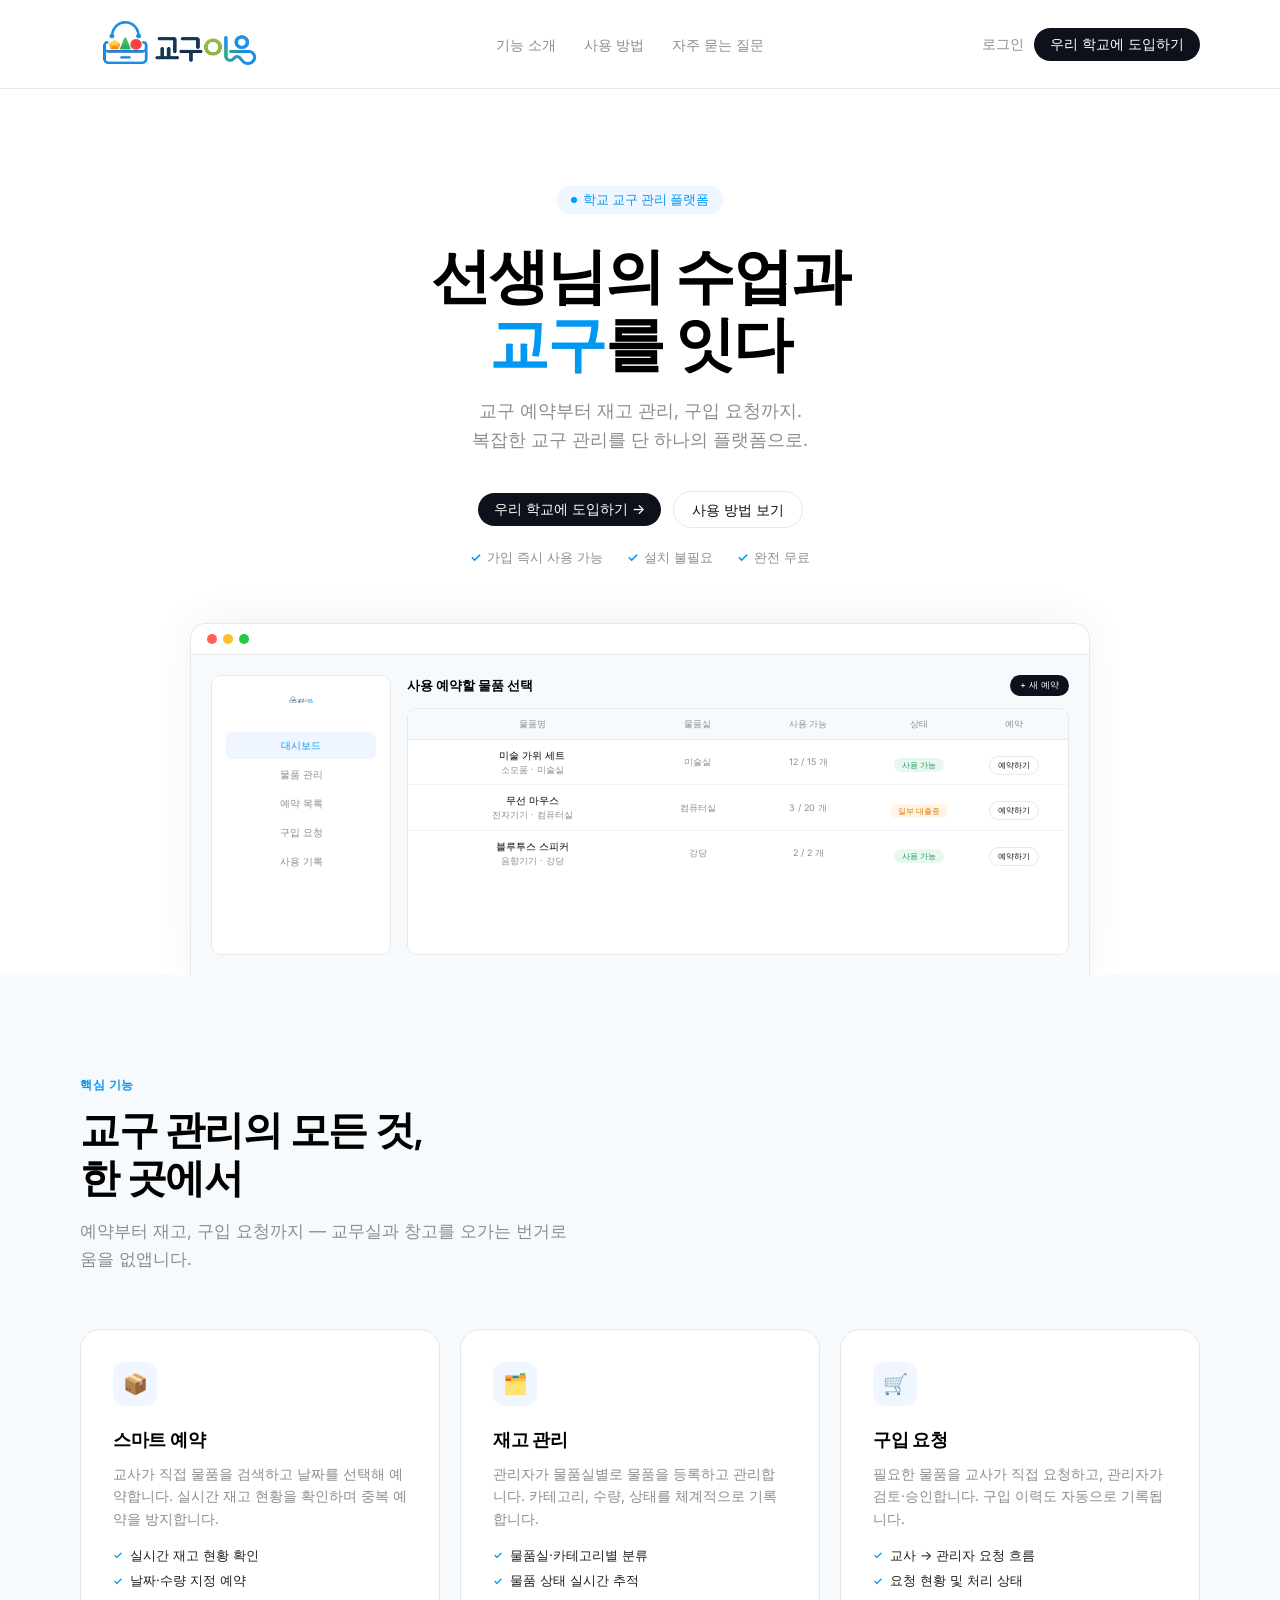
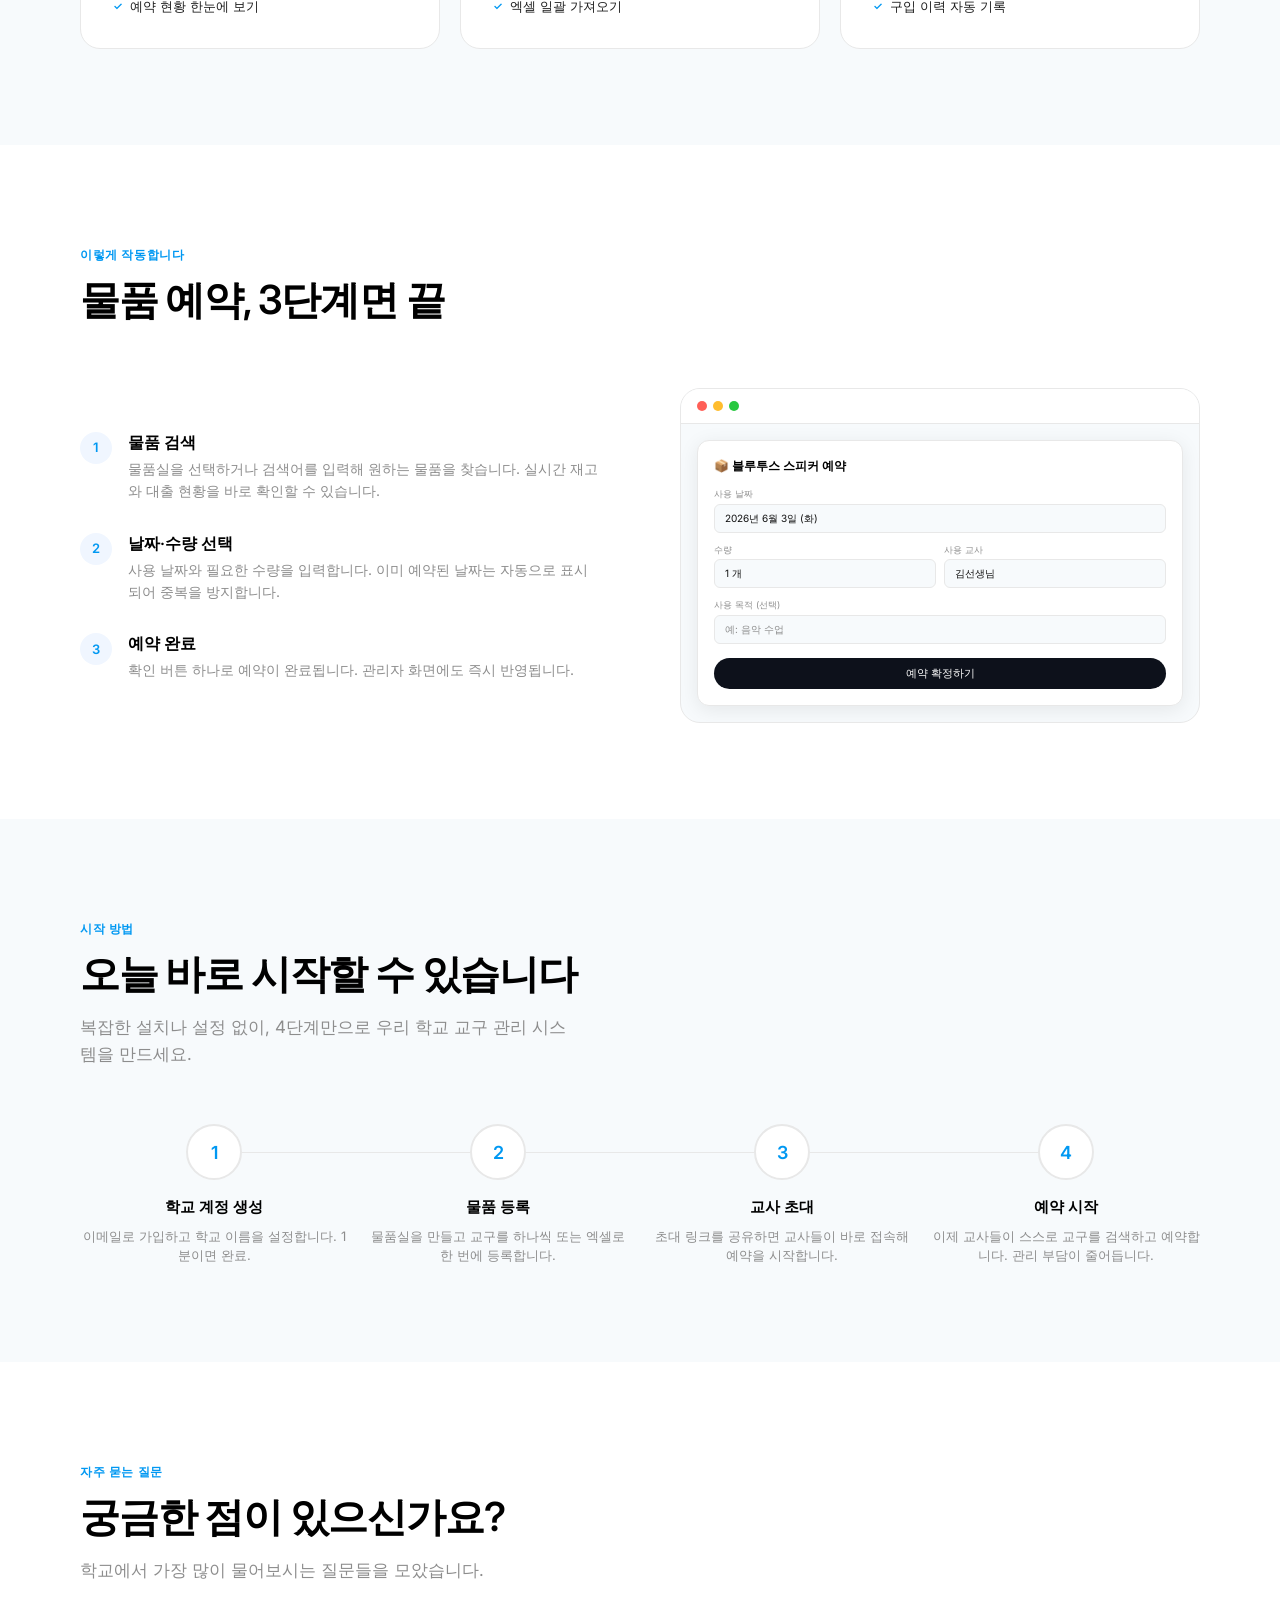
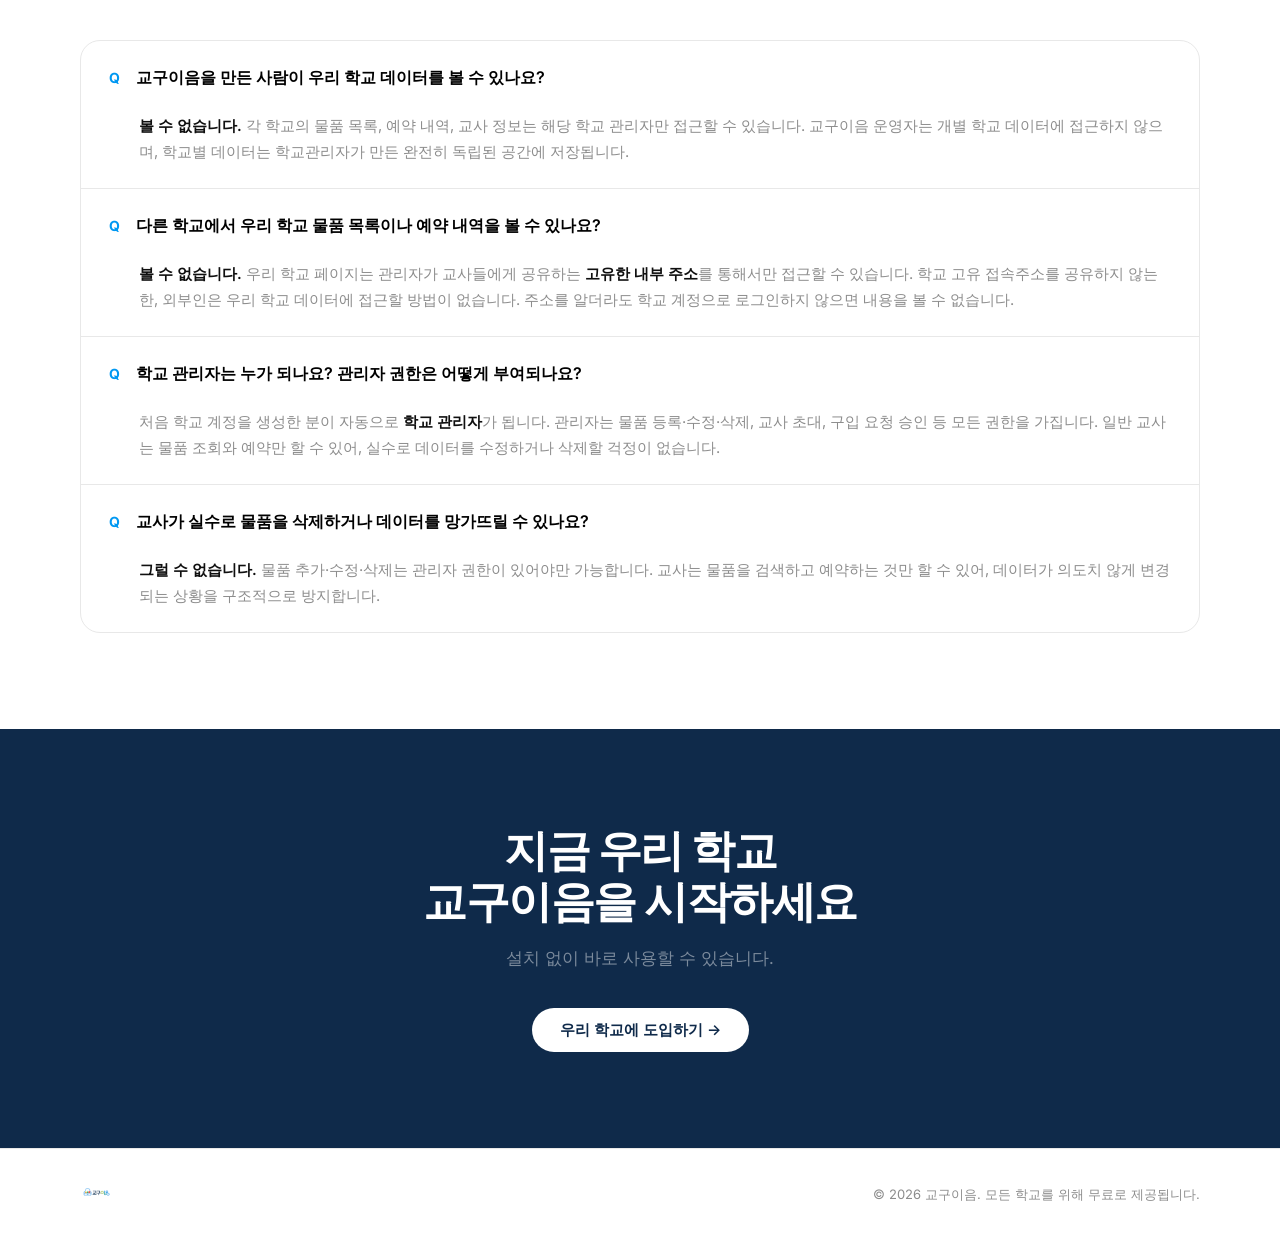
==== index.html @ 3083dbd2 "fix: 네비게이션 로고 3배 확대 (44px → 132px), nav 높이 조정 (60px → 88px) Co-Authored-By: Claude Sonnet 4.6 <norep" ====
<!doctype html>
<html lang="ko">
<head>
  <meta charset="UTF-8" />
  <meta name="viewport" content="width=device-width, initial-scale=1.0" />
  <title>교구이음 · 스마트 교구 관리 플랫폼</title>
  <link rel="preconnect" href="https://fonts.googleapis.com">
  <link href="https://fonts.googleapis.com/css2?family=Inter:wght@400;500;600&display=swap" rel="stylesheet">
  <style>
    *, *::before, *::after { box-sizing: border-box; margin: 0; padding: 0; }
    :root {
      --white: #ffffff;
      --black: #000000;
      --graphite: #0f0f0f;
      --ash: #8d8d8d;
      --btn-black: #0d111b;
      --teal: #0098f2;
      --cream: #f7fafc;
      --border: #e8e8e8;
      --navy: #0f2a4a;
      --font: 'Inter', system-ui, -apple-system, sans-serif;
      --max: 1120px;
    }
    html { scroll-behavior: smooth; }
    body { font-family: var(--font); background: var(--white); color: var(--graphite); font-size: 16px; line-height: 1.5; -webkit-font-smoothing: antialiased; }

    /* ── NAV ── */
    nav {
      position: sticky; top: 0; z-index: 100;
      background: rgba(255,255,255,0.92);
      backdrop-filter: blur(12px);
      -webkit-backdrop-filter: blur(12px);
      border-bottom: 1px solid var(--border);
      padding: 0 40px;
    }
    .nav-inner { max-width: var(--max); margin: 0 auto; display: flex; align-items: center; justify-content: space-between; height: 88px; }
    .nav-logo { display: flex; align-items: center; text-decoration: none; }
    .nav-logo img { height: 132px; width: auto; display: block; }
    .nav-links { display: flex; gap: 28px; }
    .nav-links a { font-size: 14px; color: var(--ash); text-decoration: none; transition: color 0.15s; }
    .nav-links a:hover { color: var(--black); }
    .nav-actions { display: flex; gap: 10px; align-items: center; }
    .nav-login { font-size: 14px; color: var(--ash); text-decoration: none; cursor: pointer; background: none; border: none; font-family: var(--font); }
    .nav-login:hover { color: var(--black); }
    .btn-primary {
      background: var(--btn-black); color: #fff;
      border-radius: 100px; padding: 7px 16px;
      font-size: 14px; font-weight: 500;
      text-decoration: none; border: none; cursor: pointer;
      display: inline-block; font-family: var(--font);
      transition: opacity 0.15s;
    }
    .btn-primary:hover { opacity: 0.85; }

    /* ── HERO ── */
    .hero { padding: 96px 40px 0; text-align: center; }
    .hero-inner { max-width: var(--max); margin: 0 auto; }
    .hero-badge {
      display: inline-flex; align-items: center; gap: 6px;
      background: #f0f6ff; color: var(--teal);
      border-radius: 100px; padding: 4px 14px;
      font-size: 13px; font-weight: 500; margin-bottom: 28px;
    }
    .hero-badge::before { content: ''; width: 6px; height: 6px; border-radius: 50%; background: var(--teal); }
    .hero h1 { font-size: 60px; font-weight: 600; color: var(--black); letter-spacing: -2px; line-height: 1.13; margin-bottom: 20px; }
    .hero h1 em { font-style: normal; color: var(--teal); }
    .hero > .hero-inner > p { font-size: 18px; color: var(--ash); max-width: 480px; margin: 0 auto 36px; line-height: 1.6; }
    .hero-cta { display: flex; align-items: center; justify-content: center; gap: 12px; margin-bottom: 20px; }
    .btn-ghost {
      background: none; border: 1px solid var(--border);
      color: var(--graphite); border-radius: 100px;
      padding: 7px 18px; font-size: 14px;
      cursor: pointer; font-family: var(--font); text-decoration: none;
    }
    .hero-feats { display: flex; justify-content: center; gap: 24px; margin-bottom: 56px; flex-wrap: wrap; }
    .hero-feat { font-size: 13px; color: var(--ash); display: flex; align-items: center; gap: 6px; }
    .hero-feat::before { content: '✓'; color: var(--teal); font-weight: 600; }

    /* ── APP MOCKUP ── */
    .hero-screen {
      max-width: 900px; margin: 0 auto;
      background: var(--cream);
      border-radius: 16px 16px 0 0;
      border: 1px solid var(--border); border-bottom: none;
      overflow: hidden;
      box-shadow: 0 -4px 40px rgba(0,0,0,0.06);
    }
    .screen-topbar { background: #fff; border-bottom: 1px solid var(--border); padding: 10px 16px; display: flex; align-items: center; gap: 6px; }
    .dot { width: 10px; height: 10px; border-radius: 50%; flex-shrink: 0; }
    .screen-body { padding: 20px; display: grid; grid-template-columns: 180px 1fr; gap: 16px; height: 320px; }
    .screen-sidebar { background: #fff; border-radius: 10px; border: 1px solid var(--border); padding: 14px; }
    .screen-sidebar-logo { margin-bottom: 16px; }
    .screen-sidebar-logo img { height: 20px; width: auto; }
    .screen-nav-item { font-size: 10px; color: var(--ash); padding: 6px 8px; border-radius: 6px; margin-bottom: 2px; }
    .screen-nav-item.active { background: #f0f6ff; color: var(--teal); font-weight: 500; }
    .screen-main { display: flex; flex-direction: column; gap: 12px; overflow: hidden; }
    .screen-head { display: flex; align-items: center; justify-content: space-between; }
    .screen-head h3 { font-size: 13px; font-weight: 600; color: var(--black); }
    .screen-btn { background: var(--btn-black); color: #fff; border-radius: 100px; padding: 4px 10px; font-size: 9px; border: none; cursor: pointer; font-family: var(--font); }
    .screen-table { background: #fff; border-radius: 10px; border: 1px solid var(--border); overflow: hidden; flex: 1; }
    .screen-table-head { display: grid; grid-template-columns: 2fr 1fr 1fr 1fr 80px; background: var(--cream); border-bottom: 1px solid var(--border); padding: 8px 14px; }
    .screen-table-head span { font-size: 9px; color: var(--ash); font-weight: 500; }
    .screen-row { display: grid; grid-template-columns: 2fr 1fr 1fr 1fr 80px; padding: 8px 14px; border-bottom: 1px solid #f5f5f5; align-items: center; }
    .screen-row:last-child { border-bottom: none; }
    .item-name { font-size: 10px; font-weight: 500; color: var(--black); }
    .item-meta { font-size: 9px; color: var(--ash); }
    .badge-ok { background: #e8f8f0; color: #1a9e5c; border-radius: 100px; padding: 2px 8px; font-size: 8px; font-weight: 500; }
    .badge-warn { background: #fff4e5; color: #e07b00; border-radius: 100px; padding: 2px 8px; font-size: 8px; font-weight: 500; }
    .row-btn { background: none; border: 1px solid var(--border); border-radius: 100px; padding: 3px 8px; font-size: 8px; color: var(--graphite); cursor: pointer; }

    /* ── SECTIONS ── */
    section { padding: 96px 40px; }
    .section-inner { max-width: var(--max); margin: 0 auto; }
    .section-tag { display: inline-block; font-size: 12px; font-weight: 600; color: var(--teal); letter-spacing: 0.05em; text-transform: uppercase; margin-bottom: 12px; }
    .section-title { font-size: 40px; font-weight: 600; color: var(--black); letter-spacing: -1.2px; line-height: 1.2; margin-bottom: 16px; }
    .section-sub { font-size: 17px; color: var(--ash); line-height: 1.6; max-width: 500px; }

    /* ── FEATURES ── */
    .features { background: var(--cream); }
    .features-grid { display: grid; grid-template-columns: repeat(3, 1fr); gap: 20px; margin-top: 56px; }
    .feat-card { background: var(--white); border-radius: 20px; padding: 32px; border: 1px solid var(--border); }
    .feat-icon { width: 44px; height: 44px; background: #f0f6ff; border-radius: 12px; display: flex; align-items: center; justify-content: center; margin-bottom: 20px; font-size: 20px; }
    .feat-title { font-size: 18px; font-weight: 600; color: var(--black); margin-bottom: 10px; letter-spacing: -0.3px; }
    .feat-desc { font-size: 14px; color: var(--ash); line-height: 1.6; }
    .feat-list { margin-top: 16px; display: flex; flex-direction: column; gap: 6px; list-style: none; }
    .feat-list li { font-size: 13px; color: #1e1e1e; display: flex; align-items: center; gap: 7px; }
    .feat-list li::before { content: '✓'; color: var(--teal); font-weight: 600; font-size: 11px; flex-shrink: 0; }

    /* ── HOW IT WORKS ── */
    .how { background: var(--white); }
    .how-grid { display: grid; grid-template-columns: 1fr 1fr; gap: 80px; align-items: center; margin-top: 64px; }
    .how-steps { display: flex; flex-direction: column; gap: 28px; }
    .how-step { display: flex; gap: 16px; }
    .step-num { width: 32px; height: 32px; background: #f0f6ff; border-radius: 50%; display: flex; align-items: center; justify-content: center; font-size: 13px; font-weight: 600; color: var(--teal); flex-shrink: 0; margin-top: 2px; }
    .step-title { font-size: 16px; font-weight: 600; color: var(--black); margin-bottom: 4px; }
    .step-desc { font-size: 14px; color: var(--ash); line-height: 1.6; }
    .how-visual { background: var(--cream); border-radius: 20px; border: 1px solid var(--border); overflow: hidden; }
    .how-visual-head { background: #fff; border-bottom: 1px solid var(--border); padding: 12px 16px; display: flex; align-items: center; gap: 6px; }
    .how-visual-body { padding: 16px; }
    .modal-preview { background: #fff; border-radius: 12px; border: 1px solid var(--border); padding: 16px; box-shadow: 0 4px 20px rgba(0,0,0,0.08); }
    .modal-title { font-size: 12px; font-weight: 600; color: var(--black); margin-bottom: 12px; }
    .field { margin-bottom: 10px; }
    .field-label { font-size: 9px; color: var(--ash); margin-bottom: 3px; }
    .field-input { background: var(--cream); border: 1px solid var(--border); border-radius: 6px; padding: 6px 10px; font-size: 10px; color: var(--graphite); width: 100%; }
    .field-row { display: grid; grid-template-columns: 1fr 1fr; gap: 8px; }
    .modal-btn { width: 100%; background: var(--btn-black); color: #fff; border-radius: 100px; padding: 8px; font-size: 11px; font-weight: 500; border: none; cursor: pointer; margin-top: 4px; font-family: var(--font); }

    /* ── START FLOW ── */
    .flow { background: var(--cream); }
    .flow-steps { display: grid; grid-template-columns: repeat(4, 1fr); gap: 16px; margin-top: 56px; position: relative; }
    .flow-steps::before { content: ''; position: absolute; top: 28px; left: 10%; right: 10%; height: 1px; background: var(--border); z-index: 0; }
    .flow-step { text-align: center; position: relative; z-index: 1; }
    .flow-num { width: 56px; height: 56px; background: var(--white); border: 2px solid var(--border); border-radius: 50%; display: flex; align-items: center; justify-content: center; margin: 0 auto 16px; font-size: 18px; font-weight: 600; color: var(--teal); }
    .flow-title { font-size: 15px; font-weight: 600; color: var(--black); margin-bottom: 8px; }
    .flow-desc { font-size: 13px; color: var(--ash); line-height: 1.5; }

    /* ── FAQ ── */
    .faq { background: var(--white); }
    .faq-list { margin-top: 56px; border: 1px solid var(--border); border-radius: 20px; overflow: hidden; }
    .faq-item { border-bottom: 1px solid var(--border); }
    .faq-item:last-child { border-bottom: none; }
    .faq-q { padding: 24px 28px; font-size: 16px; font-weight: 600; color: var(--black); display: flex; align-items: flex-start; gap: 16px; }
    .faq-q::before { content: 'Q'; color: var(--teal); font-size: 14px; font-weight: 700; flex-shrink: 0; margin-top: 2px; }
    .faq-a { padding: 0 28px 24px 58px; font-size: 15px; color: var(--ash); line-height: 1.7; }
    .faq-a strong { color: var(--graphite); font-weight: 600; }
    .faq-a .url-example {
      display: inline-flex; align-items: center; gap: 6px;
      background: var(--cream); border: 1px solid var(--border);
      border-radius: 8px; padding: 6px 12px;
      font-size: 13px; font-family: monospace;
      color: var(--graphite); margin: 10px 0;
    }
    .faq-a .url-example::before { content: '🔗'; font-size: 12px; }

    /* ── CTA ── */
    .cta-section { background: var(--navy); padding: 96px 40px; text-align: center; }
    .cta-inner { max-width: 600px; margin: 0 auto; }
    .cta-section h2 { font-size: 44px; font-weight: 600; color: #fff; letter-spacing: -1.5px; line-height: 1.15; margin-bottom: 20px; }
    .cta-section p { font-size: 17px; color: rgba(255,255,255,0.45); margin-bottom: 36px; }
    .btn-white { background: #fff; color: var(--navy); border-radius: 100px; padding: 12px 28px; font-size: 15px; font-weight: 600; text-decoration: none; display: inline-block; cursor: pointer; border: none; font-family: var(--font); }
    .btn-white:hover { opacity: 0.92; }

    /* ── FOOTER ── */
    footer { border-top: 1px solid var(--border); padding: 32px 40px; }
    .footer-inner { max-width: var(--max); margin: 0 auto; display: flex; align-items: center; justify-content: space-between; }
    .footer-logo img { height: 22px; width: auto; }
    .footer-copy { font-size: 13px; color: var(--ash); }

    /* ── RESPONSIVE ── */
    @media (max-width: 768px) {
      nav { padding: 0 20px; }
      .nav-links { display: none; }
      .hero { padding: 60px 20px 0; }
      .hero h1 { font-size: 36px; letter-spacing: -1px; }
      .hero > .hero-inner > p { font-size: 16px; }
      .hero-feats { gap: 12px; }
      .screen-body { grid-template-columns: 1fr; height: auto; }
      .screen-sidebar { display: none; }
      section { padding: 60px 20px; }
      .section-title { font-size: 28px; }
      .features-grid { grid-template-columns: 1fr; }
      .how-grid { grid-template-columns: 1fr; gap: 40px; }
      .flow-steps { grid-template-columns: repeat(2, 1fr); }
      .flow-steps::before { display: none; }
      .cta-section { padding: 60px 20px; }
      .cta-section h2 { font-size: 30px; }
      footer { padding: 24px 20px; }
      .footer-inner { flex-direction: column; gap: 12px; text-align: center; }
    }
  </style>
</head>
<body>

<!-- NAV -->
<nav>
  <div class="nav-inner">
    <a href="#hero" class="nav-logo">
      <img src="./asset/logo.png" alt="교구이음">
    </a>
    <div class="nav-links">
      <a href="#features">기능 소개</a>
      <a href="#how">사용 방법</a>
      <a href="#faq">자주 묻는 질문</a>
    </div>
    <div class="nav-actions">
      <button class="nav-login" id="landingLoginBtn">로그인</button>
      <button class="btn-primary" id="landingStartBtn">우리 학교에 도입하기</button>
    </div>
  </div>
</nav>

<!-- HERO -->
<section id="hero" class="hero">
  <div class="hero-inner">
    <div class="hero-badge">학교 교구 관리 플랫폼</div>
    <h1>선생님의 수업과<br><em>교구</em>를 잇다</h1>
    <p>교구 예약부터 재고 관리, 구입 요청까지.<br>복잡한 교구 관리를 단 하나의 플랫폼으로.</p>
    <div class="hero-cta">
      <button class="btn-primary" id="heroStartBtn">우리 학교에 도입하기 →</button>
      <a href="#how" class="btn-ghost">사용 방법 보기</a>
    </div>
    <div class="hero-feats">
      <span class="hero-feat">가입 즉시 사용 가능</span>
      <span class="hero-feat">설치 불필요</span>
      <span class="hero-feat">완전 무료</span>
    </div>
    <!-- 앱 화면 목업 -->
    <div class="hero-screen">
      <div class="screen-topbar">
        <div class="dot" style="background:#ff5f57"></div>
        <div class="dot" style="background:#ffbd2e"></div>
        <div class="dot" style="background:#28c840"></div>
      </div>
      <div class="screen-body">
        <div class="screen-sidebar">
          <div class="screen-sidebar-logo">
            <img src="./asset/logo.png" alt="교구이음">
          </div>
          <div class="screen-nav-item active">대시보드</div>
          <div class="screen-nav-item">물품 관리</div>
          <div class="screen-nav-item">예약 목록</div>
          <div class="screen-nav-item">구입 요청</div>
          <div class="screen-nav-item">사용 기록</div>
        </div>
        <div class="screen-main">
          <div class="screen-head">
            <h3>사용 예약할 물품 선택</h3>
            <button class="screen-btn">+ 새 예약</button>
          </div>
          <div class="screen-table">
            <div class="screen-table-head">
              <span>물품명</span><span>물품실</span><span>사용 가능</span><span>상태</span><span>예약</span>
            </div>
            <div class="screen-row">
              <div><div class="item-name">미술 가위 세트</div><div class="item-meta">소모품 · 미술실</div></div>
              <div class="item-meta">미술실</div>
              <div class="item-meta">12 / 15 개</div>
              <div><span class="badge-ok">사용 가능</span></div>
              <div><button class="row-btn">예약하기</button></div>
            </div>
            <div class="screen-row">
              <div><div class="item-name">무선 마우스</div><div class="item-meta">전자기기 · 컴퓨터실</div></div>
              <div class="item-meta">컴퓨터실</div>
              <div class="item-meta">3 / 20 개</div>
              <div><span class="badge-warn">일부 대출중</span></div>
              <div><button class="row-btn">예약하기</button></div>
            </div>
            <div class="screen-row">
              <div><div class="item-name">블루투스 스피커</div><div class="item-meta">음향기기 · 강당</div></div>
              <div class="item-meta">강당</div>
              <div class="item-meta">2 / 2 개</div>
              <div><span class="badge-ok">사용 가능</span></div>
              <div><button class="row-btn">예약하기</button></div>
            </div>
          </div>
        </div>
      </div>
    </div>
  </div>
</section>

<!-- FEATURES -->
<section id="features" class="features">
  <div class="section-inner">
    <span class="section-tag">핵심 기능</span>
    <h2 class="section-title">교구 관리의 모든 것,<br>한 곳에서</h2>
    <p class="section-sub">예약부터 재고, 구입 요청까지 — 교무실과 창고를 오가는 번거로움을 없앱니다.</p>
    <div class="features-grid">
      <div class="feat-card">
        <div class="feat-icon">📦</div>
        <div class="feat-title">스마트 예약</div>
        <div class="feat-desc">교사가 직접 물품을 검색하고 날짜를 선택해 예약합니다. 실시간 재고 현황을 확인하며 중복 예약을 방지합니다.</div>
        <ul class="feat-list">
          <li>실시간 재고 현황 확인</li>
          <li>날짜·수량 지정 예약</li>
          <li>예약 현황 한눈에 보기</li>
        </ul>
      </div>
      <div class="feat-card">
        <div class="feat-icon">🗂️</div>
        <div class="feat-title">재고 관리</div>
        <div class="feat-desc">관리자가 물품실별로 물품을 등록하고 관리합니다. 카테고리, 수량, 상태를 체계적으로 기록합니다.</div>
        <ul class="feat-list">
          <li>물품실·카테고리별 분류</li>
          <li>물품 상태 실시간 추적</li>
          <li>엑셀 일괄 가져오기</li>
        </ul>
      </div>
      <div class="feat-card">
        <div class="feat-icon">🛒</div>
        <div class="feat-title">구입 요청</div>
        <div class="feat-desc">필요한 물품을 교사가 직접 요청하고, 관리자가 검토·승인합니다. 구입 이력도 자동으로 기록됩니다.</div>
        <ul class="feat-list">
          <li>교사 → 관리자 요청 흐름</li>
          <li>요청 현황 및 처리 상태</li>
          <li>구입 이력 자동 기록</li>
        </ul>
      </div>
    </div>
  </div>
</section>

<!-- HOW IT WORKS -->
<section id="how" class="how">
  <div class="section-inner">
    <span class="section-tag">이렇게 작동합니다</span>
    <h2 class="section-title">물품 예약, 3단계면 끝</h2>
    <div class="how-grid">
      <div class="how-steps">
        <div class="how-step">
          <div class="step-num">1</div>
          <div>
            <div class="step-title">물품 검색</div>
            <div class="step-desc">물품실을 선택하거나 검색어를 입력해 원하는 물품을 찾습니다. 실시간 재고와 대출 현황을 바로 확인할 수 있습니다.</div>
          </div>
        </div>
        <div class="how-step">
          <div class="step-num">2</div>
          <div>
            <div class="step-title">날짜·수량 선택</div>
            <div class="step-desc">사용 날짜와 필요한 수량을 입력합니다. 이미 예약된 날짜는 자동으로 표시되어 중복을 방지합니다.</div>
          </div>
        </div>
        <div class="how-step">
          <div class="step-num">3</div>
          <div>
            <div class="step-title">예약 완료</div>
            <div class="step-desc">확인 버튼 하나로 예약이 완료됩니다. 관리자 화면에도 즉시 반영됩니다.</div>
          </div>
        </div>
      </div>
      <div class="how-visual">
        <div class="how-visual-head">
          <div class="dot" style="background:#ff5f57"></div>
          <div class="dot" style="background:#ffbd2e"></div>
          <div class="dot" style="background:#28c840"></div>
        </div>
        <div class="how-visual-body">
          <div class="modal-preview">
            <div class="modal-title">📦 블루투스 스피커 예약</div>
            <div class="field">
              <div class="field-label">사용 날짜</div>
              <div class="field-input">2026년 6월 3일 (화)</div>
            </div>
            <div class="field-row">
              <div class="field">
                <div class="field-label">수량</div>
                <div class="field-input">1 개</div>
              </div>
              <div class="field">
                <div class="field-label">사용 교사</div>
                <div class="field-input">김선생님</div>
              </div>
            </div>
            <div class="field">
              <div class="field-label">사용 목적 (선택)</div>
              <div class="field-input" style="color:#8d8d8d;">예: 음악 수업</div>
            </div>
            <button class="modal-btn">예약 확정하기</button>
          </div>
        </div>
      </div>
    </div>
  </div>
</section>

<!-- START FLOW -->
<section class="flow">
  <div class="section-inner">
    <span class="section-tag">시작 방법</span>
    <h2 class="section-title">오늘 바로 시작할 수 있습니다</h2>
    <p class="section-sub">복잡한 설치나 설정 없이, 4단계만으로 우리 학교 교구 관리 시스템을 만드세요.</p>
    <div class="flow-steps">
      <div class="flow-step">
        <div class="flow-num">1</div>
        <div class="flow-title">학교 계정 생성</div>
        <div class="flow-desc">이메일로 가입하고 학교 이름을 설정합니다. 1분이면 완료.</div>
      </div>
      <div class="flow-step">
        <div class="flow-num">2</div>
        <div class="flow-title">물품 등록</div>
        <div class="flow-desc">물품실을 만들고 교구를 하나씩 또는 엑셀로 한 번에 등록합니다.</div>
      </div>
      <div class="flow-step">
        <div class="flow-num">3</div>
        <div class="flow-title">교사 초대</div>
        <div class="flow-desc">초대 링크를 공유하면 교사들이 바로 접속해 예약을 시작합니다.</div>
      </div>
      <div class="flow-step">
        <div class="flow-num">4</div>
        <div class="flow-title">예약 시작</div>
        <div class="flow-desc">이제 교사들이 스스로 교구를 검색하고 예약합니다. 관리 부담이 줄어듭니다.</div>
      </div>
    </div>
  </div>
</section>

<!-- FAQ -->
<section id="faq" class="faq">
  <div class="section-inner">
    <span class="section-tag">자주 묻는 질문</span>
    <h2 class="section-title">궁금한 점이 있으신가요?</h2>
    <p class="section-sub">학교에서 가장 많이 물어보시는 질문들을 모았습니다.</p>
    <div class="faq-list">

      <div class="faq-item">
        <div class="faq-q">교구이음을 만든 사람이 우리 학교 데이터를 볼 수 있나요?</div>
        <div class="faq-a">
          <strong>볼 수 없습니다.</strong> 각 학교의 물품 목록, 예약 내역, 교사 정보는 해당 학교 관리자만 접근할 수 있습니다. 교구이음 운영자는 개별 학교 데이터에 접근하지 않으며, 학교별 데이터는 학교관리자가 만든 완전히 독립된 공간에 저장됩니다.
        </div>
      </div>

      <div class="faq-item">
        <div class="faq-q">다른 학교에서 우리 학교 물품 목록이나 예약 내역을 볼 수 있나요?</div>
        <div class="faq-a">
          <strong>볼 수 없습니다.</strong> 우리 학교 페이지는 관리자가 교사들에게 공유하는 <strong>고유한 내부 주소</strong>를 통해서만 접근할 수 있습니다.
          학교 고유 접속주소를 공유하지 않는 한, 외부인은 우리 학교 데이터에 접근할 방법이 없습니다. 주소를 알더라도 학교 계정으로 로그인하지 않으면 내용을 볼 수 없습니다.
        </div>
      </div>

      <div class="faq-item">
        <div class="faq-q">학교 관리자는 누가 되나요? 관리자 권한은 어떻게 부여되나요?</div>
        <div class="faq-a">
          처음 학교 계정을 생성한 분이 자동으로 <strong>학교 관리자</strong>가 됩니다. 관리자는 물품 등록·수정·삭제, 교사 초대, 구입 요청 승인 등 모든 권한을 가집니다. 일반 교사는 물품 조회와 예약만 할 수 있어, 실수로 데이터를 수정하거나 삭제할 걱정이 없습니다.
        </div>
      </div>

      <div class="faq-item">
        <div class="faq-q">교사가 실수로 물품을 삭제하거나 데이터를 망가뜨릴 수 있나요?</div>
        <div class="faq-a">
          <strong>그럴 수 없습니다.</strong> 물품 추가·수정·삭제는 관리자 권한이 있어야만 가능합니다. 교사는 물품을 검색하고 예약하는 것만 할 수 있어, 데이터가 의도치 않게 변경되는 상황을 구조적으로 방지합니다.
        </div>
      </div>

    </div>
  </div>
</section>

<!-- CTA -->
<section class="cta-section">
  <div class="cta-inner">
    <h2>지금 우리 학교<br>교구이음을 시작하세요</h2>
    <p>설치 없이 바로 사용할 수 있습니다.</p>
    <button class="btn-white" id="ctaStartBtn">우리 학교에 도입하기 →</button>
  </div>
</section>

<!-- FOOTER -->
<footer>
  <div class="footer-inner">
    <div class="footer-logo">
      <img src="./asset/logo.png" alt="교구이음">
    </div>
    <span class="footer-copy">© 2026 교구이음. 모든 학교를 위해 무료로 제공됩니다.</span>
  </div>
</footer>

<script>
  // 모든 CTA 버튼 → 앱의 계정 로그인 모달로 이동
  function goToApp(openLogin) {
    const url = openLogin ? './app.html?openLogin=1' : './app.html';
    window.location.href = url;
  }

  document.getElementById('landingLoginBtn').addEventListener('click', () => goToApp(true));
  document.getElementById('landingStartBtn').addEventListener('click', () => goToApp(true));
  document.getElementById('heroStartBtn').addEventListener('click', () => goToApp(true));
  document.getElementById('ctaStartBtn').addEventListener('click', () => goToApp(true));
</script>

</body>
</html>
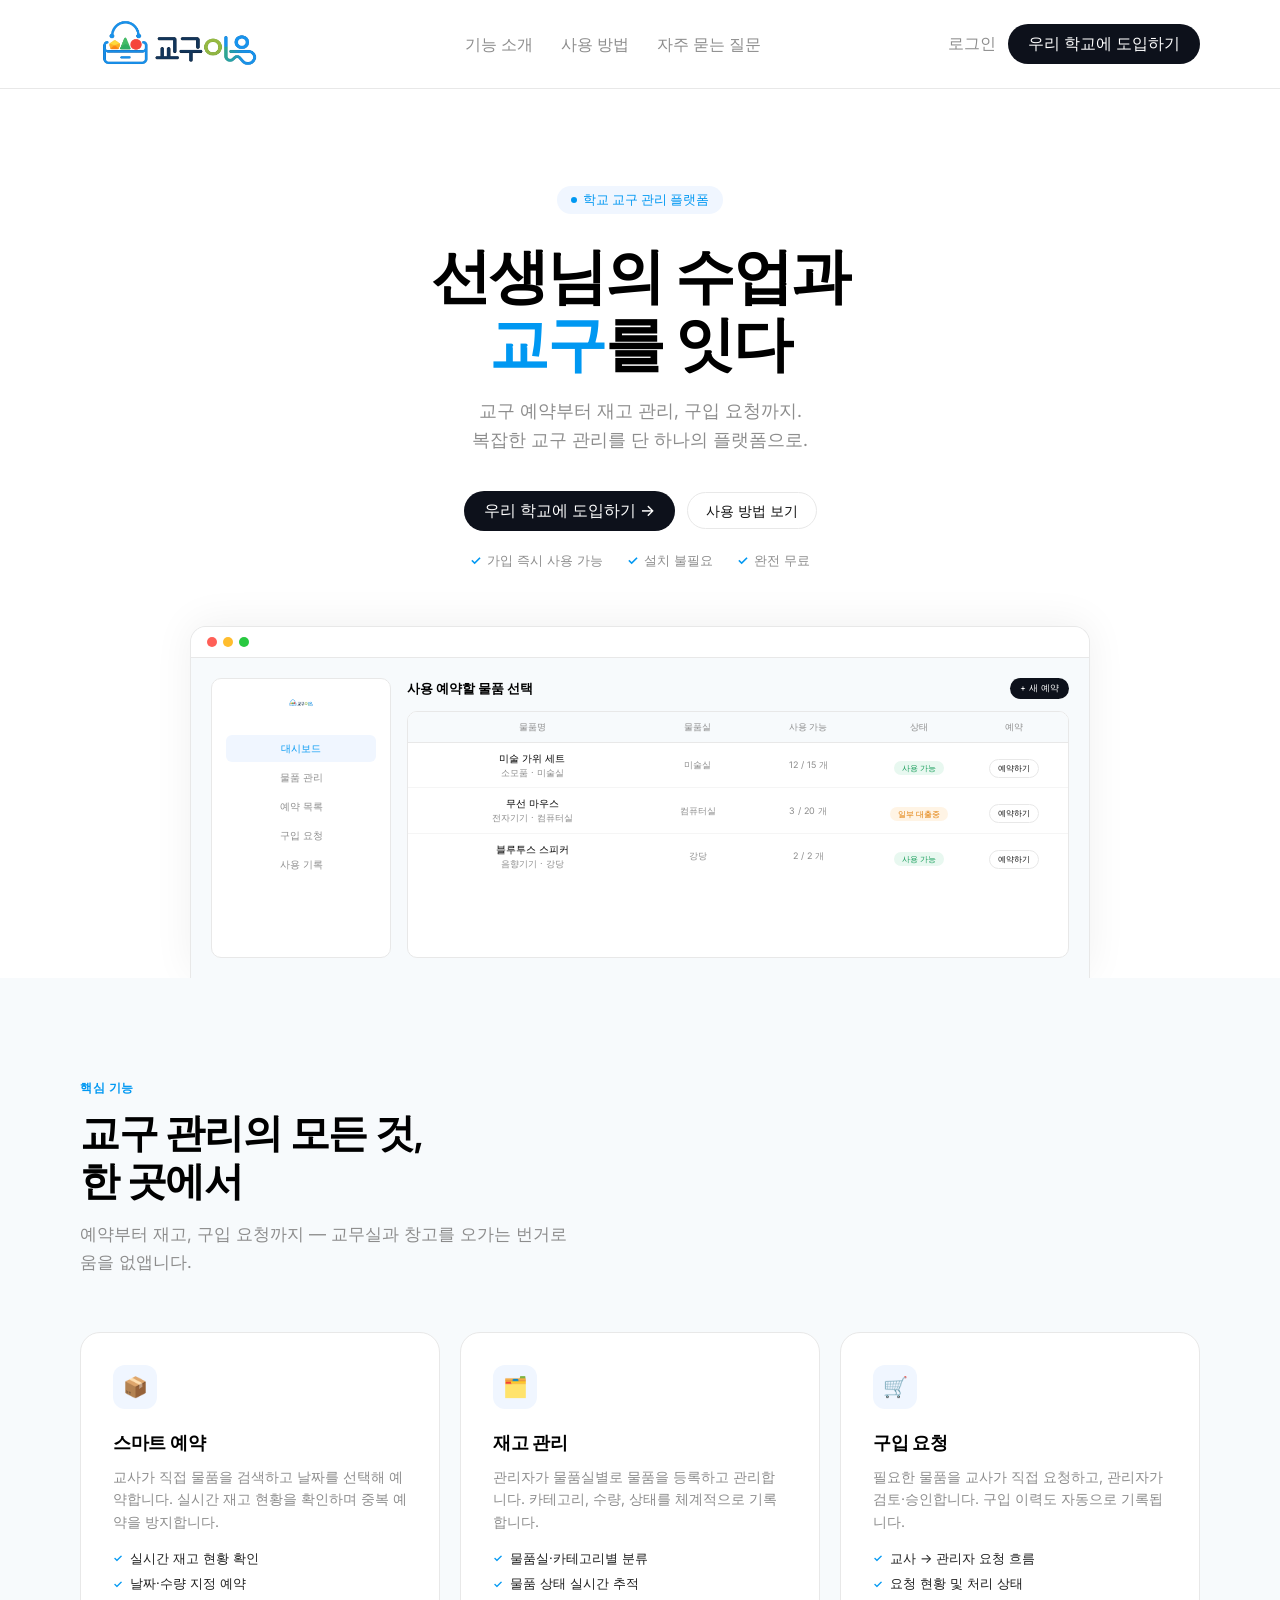
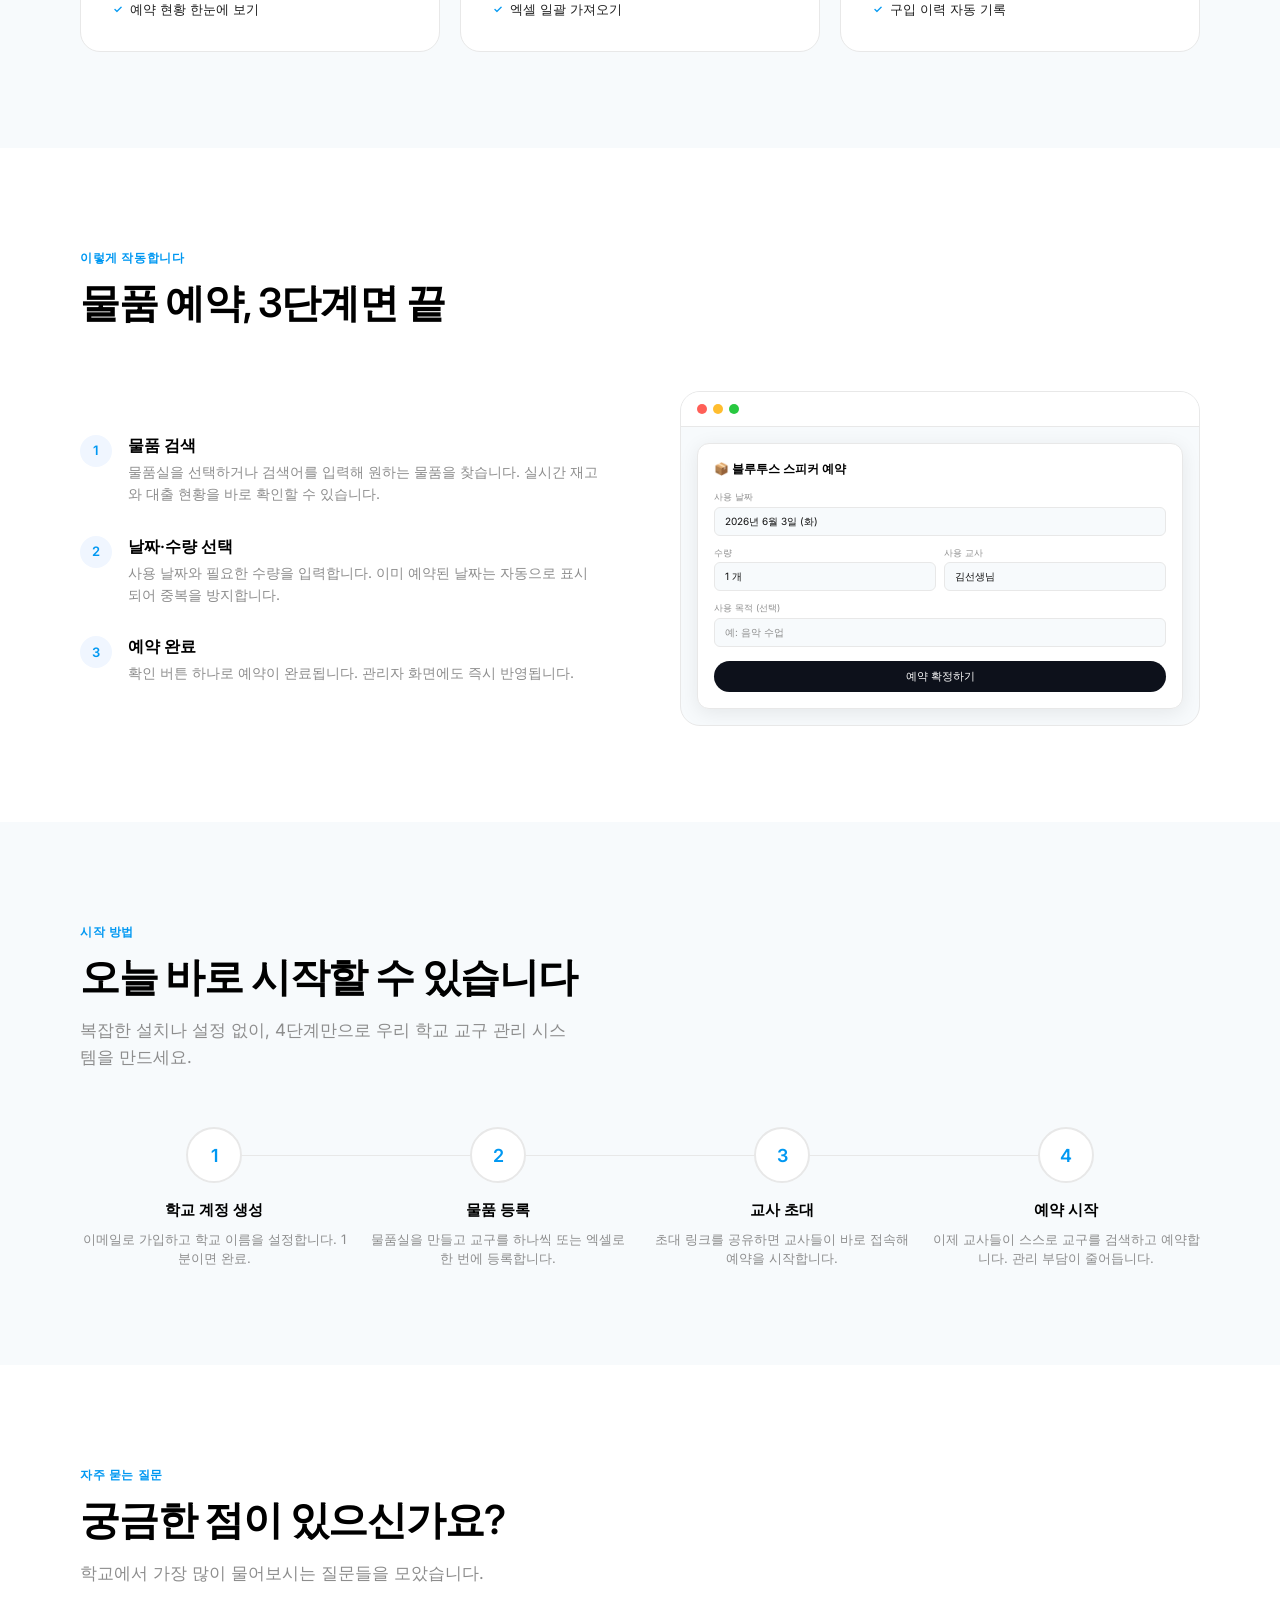
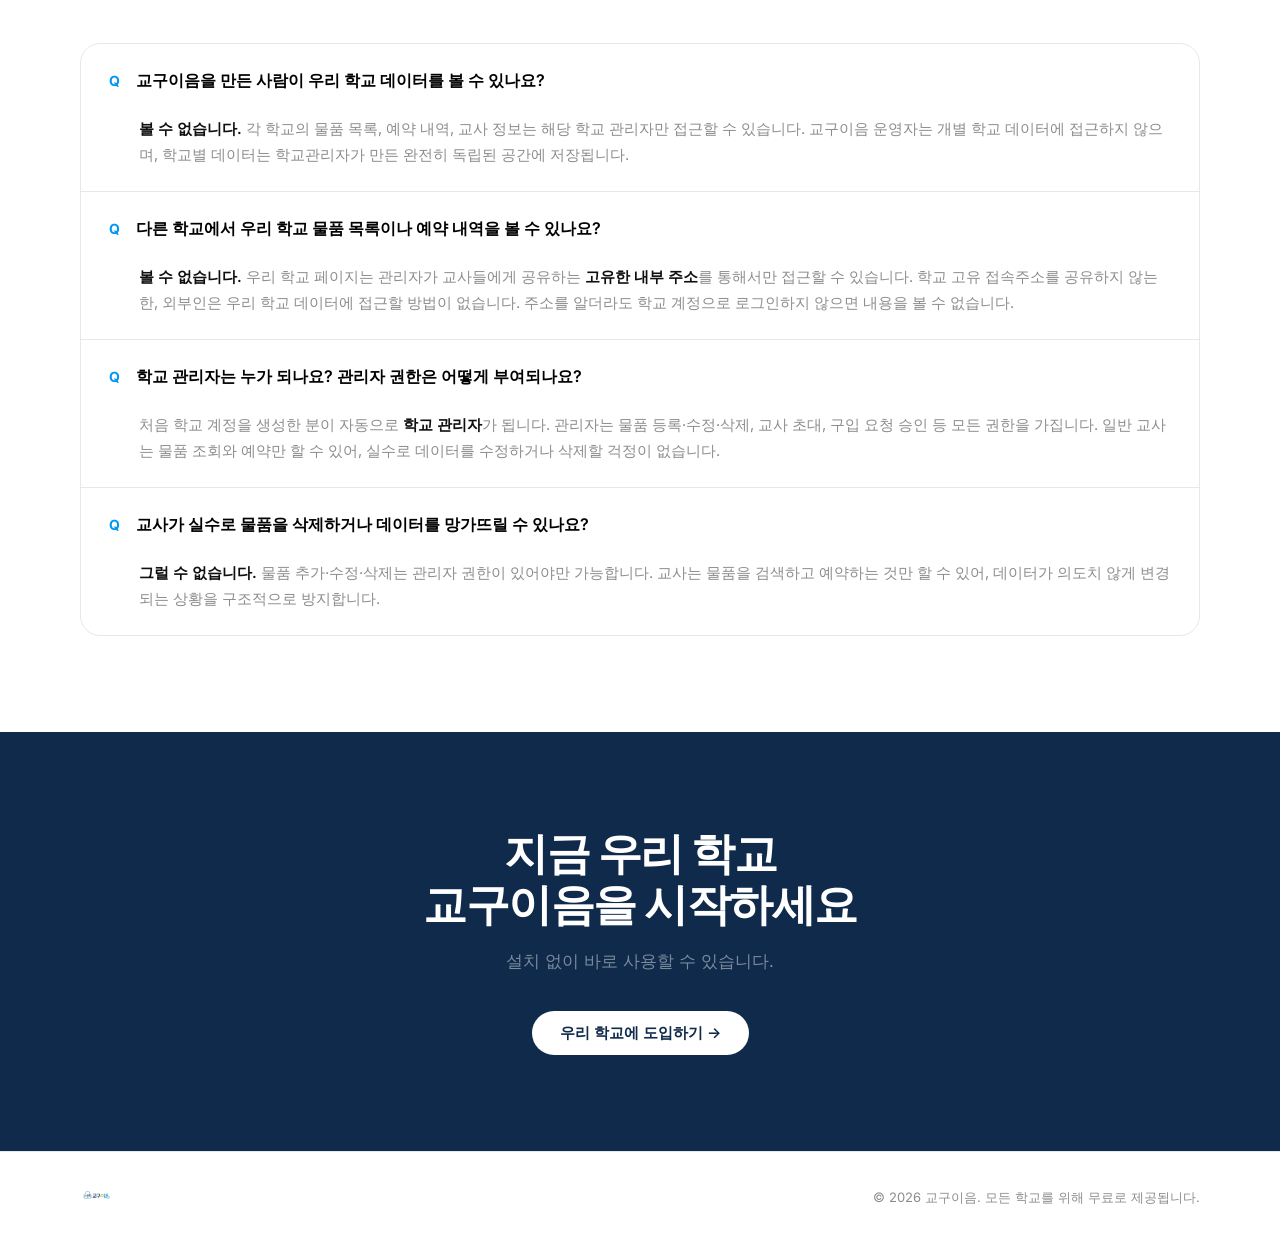
==== commit 7016ac51: "fix: 네비게이션 텍스트·버튼 크기 확대 (14px → 16px) 로고 확대에 맞춰 nav 링크, 로그인, CTA 버튼 글자 크기 조정.  Co-Authored-By: Claud" ====
--- a/index.html
+++ b/index.html
@@ -37,15 +37,15 @@
     .nav-logo { display: flex; align-items: center; text-decoration: none; }
     .nav-logo img { height: 132px; width: auto; display: block; }
     .nav-links { display: flex; gap: 28px; }
-    .nav-links a { font-size: 14px; color: var(--ash); text-decoration: none; transition: color 0.15s; }
+    .nav-links a { font-size: 16px; color: var(--ash); text-decoration: none; transition: color 0.15s; }
     .nav-links a:hover { color: var(--black); }
-    .nav-actions { display: flex; gap: 10px; align-items: center; }
-    .nav-login { font-size: 14px; color: var(--ash); text-decoration: none; cursor: pointer; background: none; border: none; font-family: var(--font); }
+    .nav-actions { display: flex; gap: 12px; align-items: center; }
+    .nav-login { font-size: 16px; color: var(--ash); text-decoration: none; cursor: pointer; background: none; border: none; font-family: var(--font); }
     .nav-login:hover { color: var(--black); }
     .btn-primary {
       background: var(--btn-black); color: #fff;
-      border-radius: 100px; padding: 7px 16px;
-      font-size: 14px; font-weight: 500;
+      border-radius: 100px; padding: 9px 20px;
+      font-size: 16px; font-weight: 500;
       text-decoration: none; border: none; cursor: pointer;
       display: inline-block; font-family: var(--font);
       transition: opacity 0.15s;
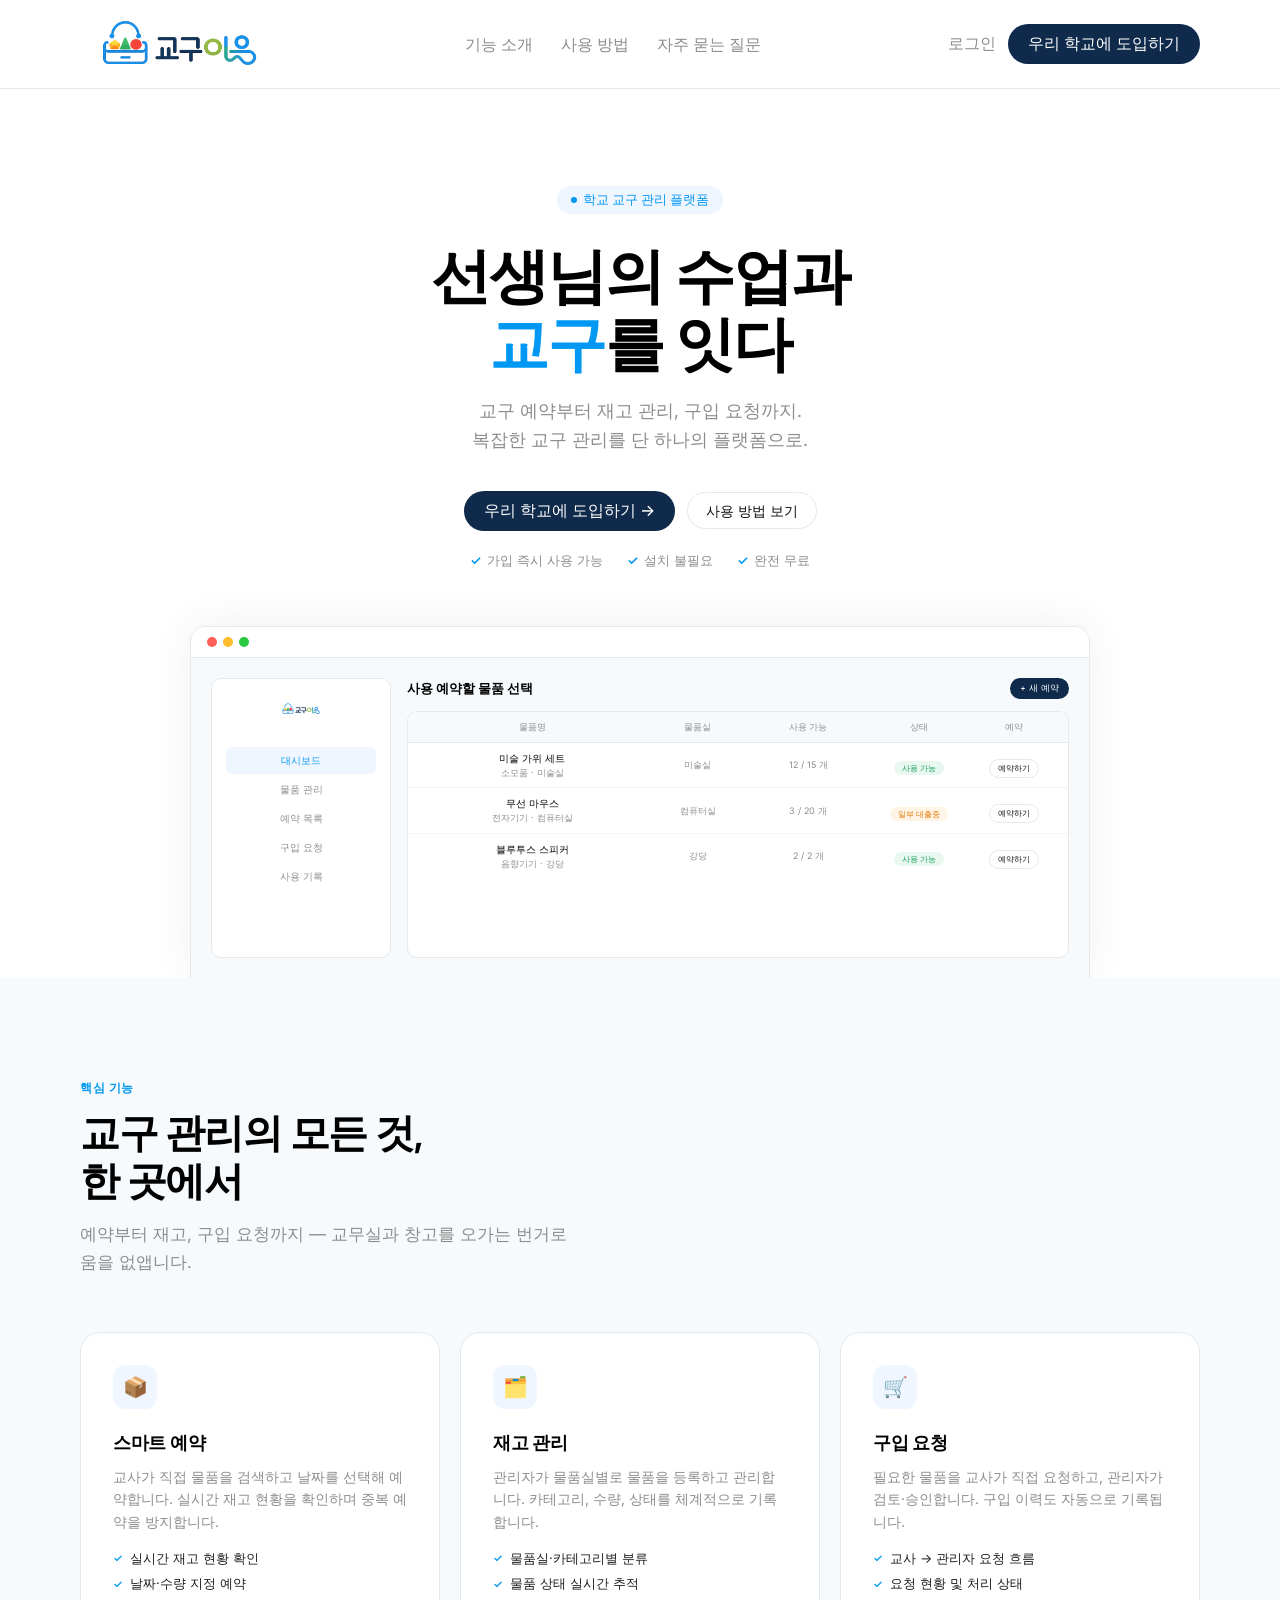
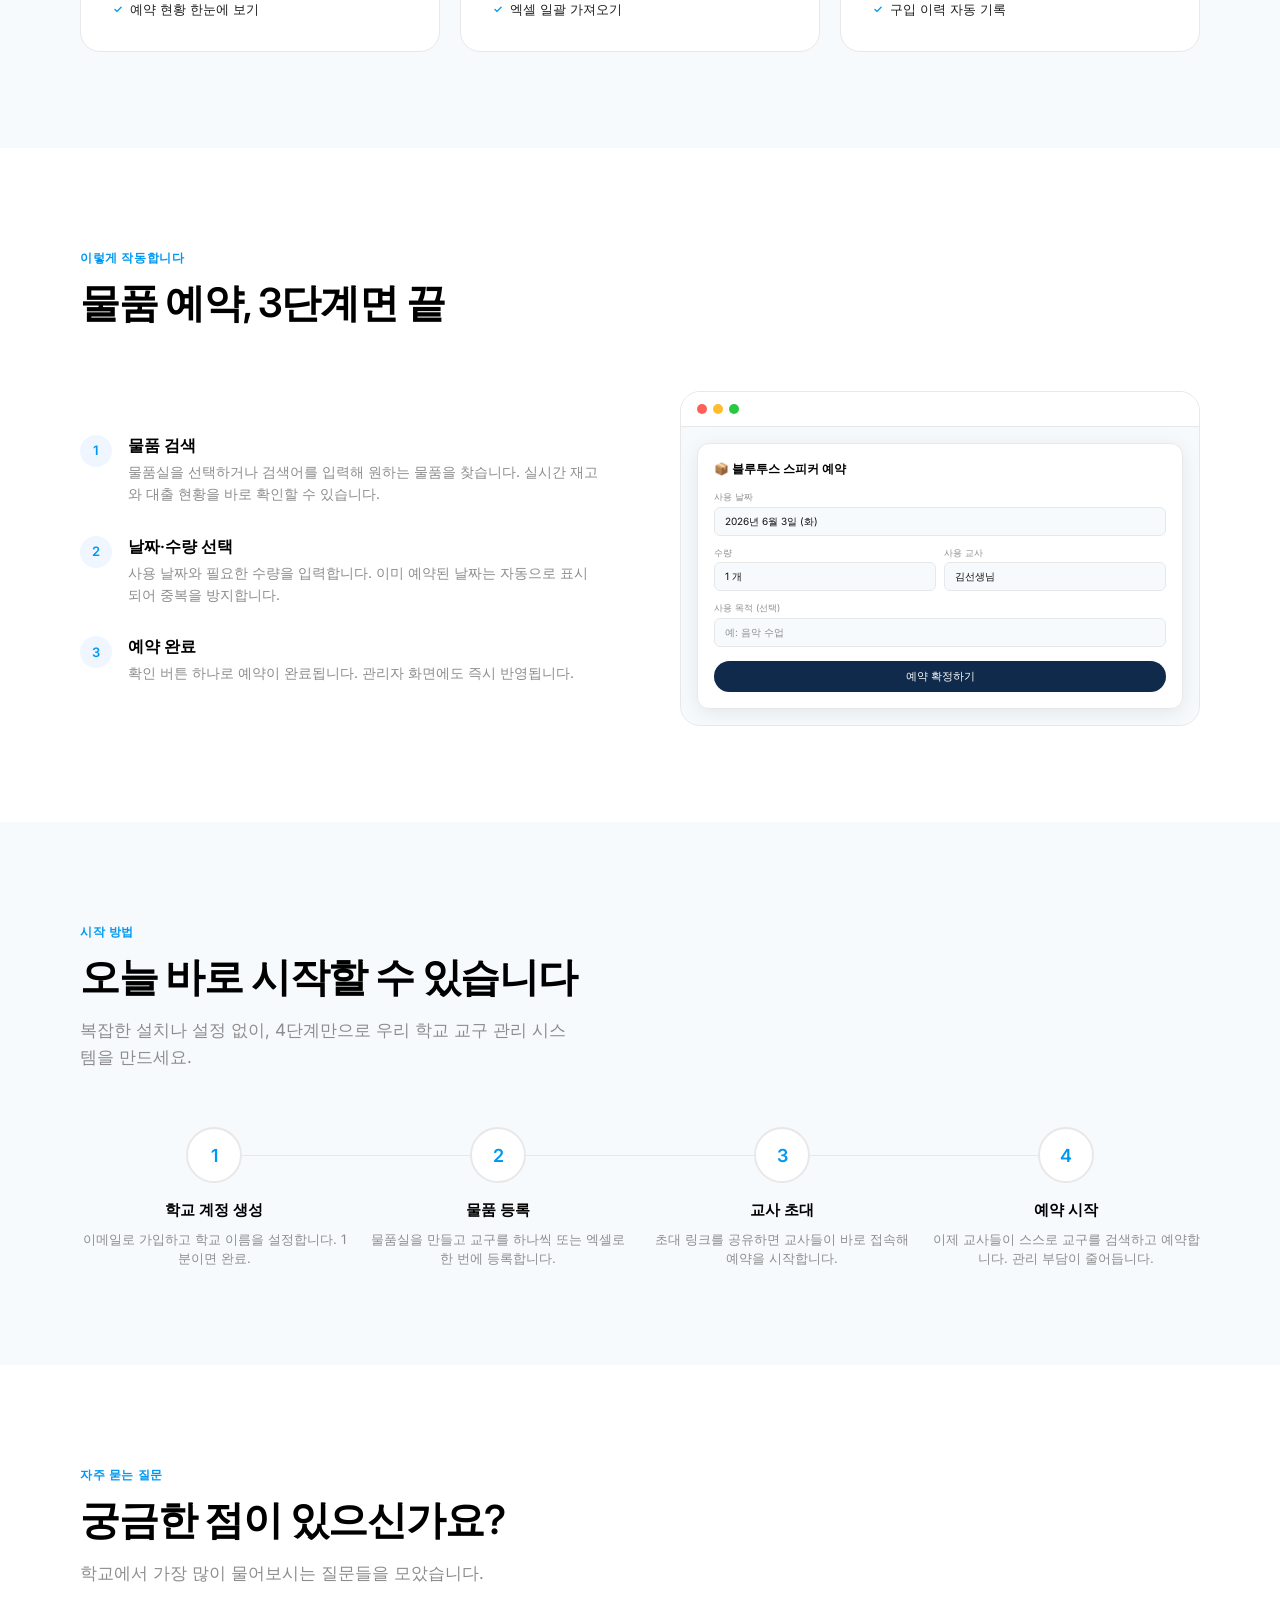
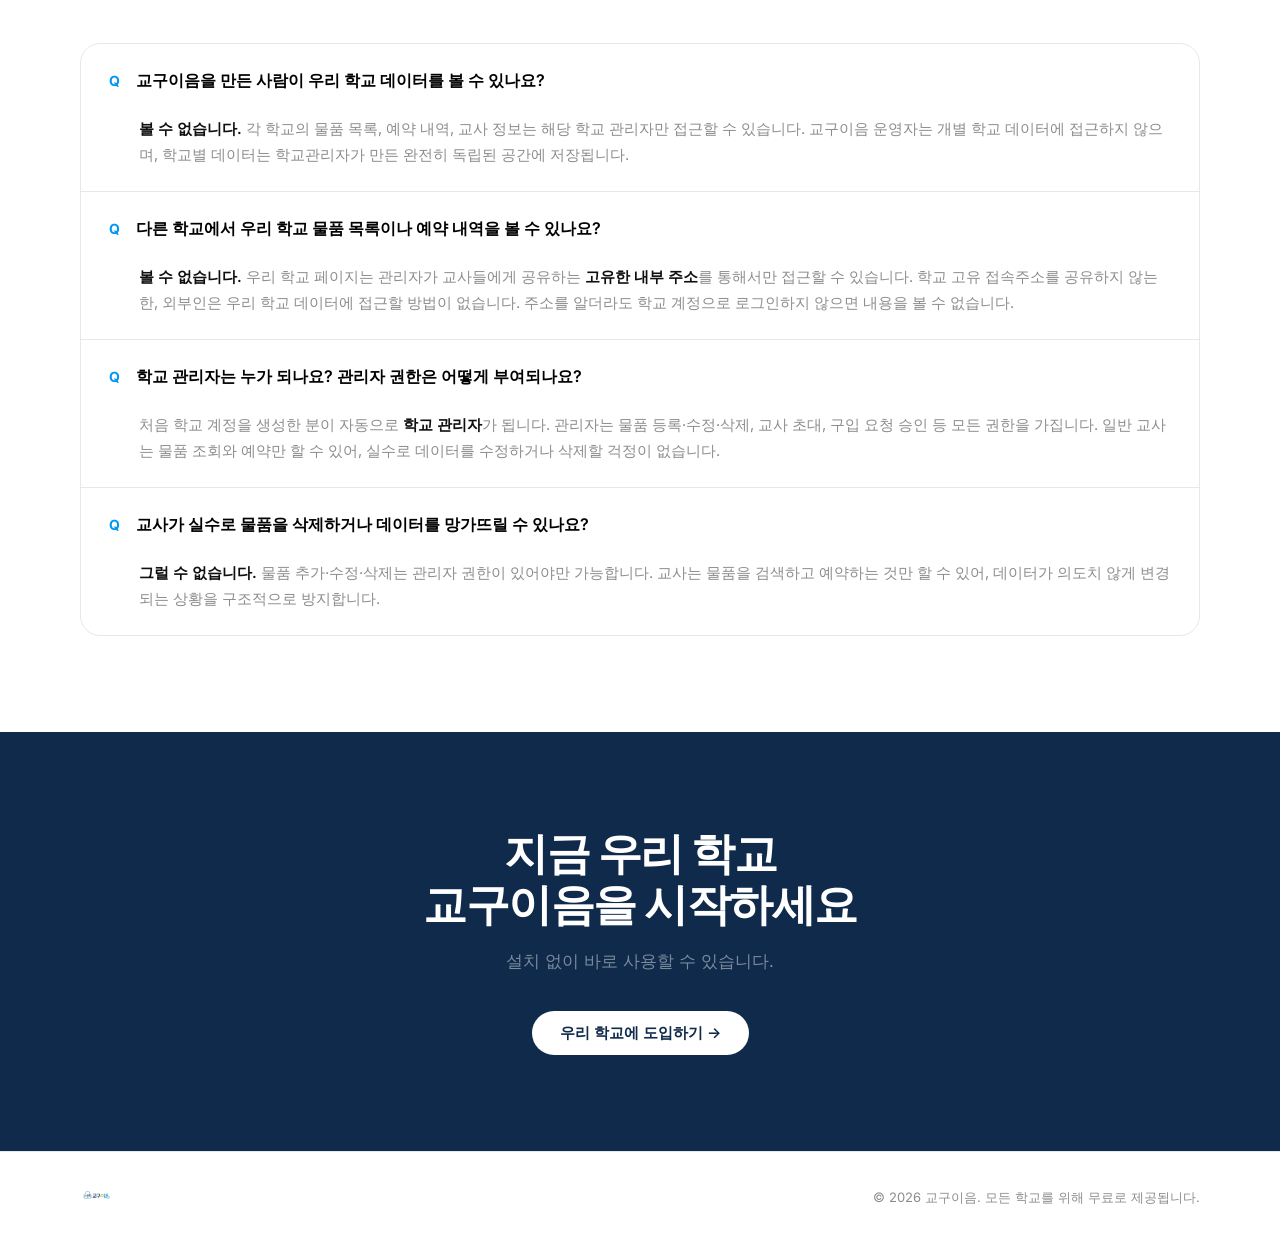
==== commit 5eefc46a: "fix: 랜딩 페이지 3가지 개선 - 버튼 색상 검정 → 심해 남색(#0f2a4a) 통일 - 앱 목업 사이드바 로고 확대 (20px → 32px) - 모바일 반응형 전면 강화 (n" ====
--- a/index.html
+++ b/index.html
@@ -13,7 +13,7 @@
       --black: #000000;
       --graphite: #0f0f0f;
       --ash: #8d8d8d;
-      --btn-black: #0d111b;
+      --btn-black: #0f2a4a;
       --teal: #0098f2;
       --cream: #f7fafc;
       --border: #e8e8e8;
@@ -90,7 +90,7 @@
     .screen-body { padding: 20px; display: grid; grid-template-columns: 180px 1fr; gap: 16px; height: 320px; }
     .screen-sidebar { background: #fff; border-radius: 10px; border: 1px solid var(--border); padding: 14px; }
     .screen-sidebar-logo { margin-bottom: 16px; }
-    .screen-sidebar-logo img { height: 20px; width: auto; }
+    .screen-sidebar-logo img { height: 32px; width: auto; }
     .screen-nav-item { font-size: 10px; color: var(--ash); padding: 6px 8px; border-radius: 6px; margin-bottom: 2px; }
     .screen-nav-item.active { background: #f0f6ff; color: var(--teal); font-weight: 500; }
     .screen-main { display: flex; flex-direction: column; gap: 12px; overflow: hidden; }
@@ -188,22 +188,65 @@
 
     /* ── RESPONSIVE ── */
     @media (max-width: 768px) {
+      /* NAV */
       nav { padding: 0 20px; }
+      .nav-inner { height: 72px; }
+      .nav-logo img { height: 88px; }
       .nav-links { display: none; }
-      .hero { padding: 60px 20px 0; }
-      .hero h1 { font-size: 36px; letter-spacing: -1px; }
+      .nav-actions { gap: 8px; }
+      .nav-login { font-size: 14px; }
+      .btn-primary { font-size: 14px; padding: 8px 14px; }
+
+      /* HERO */
+      .hero { padding: 48px 20px 0; }
+      .hero h1 { font-size: 34px; letter-spacing: -1px; }
       .hero > .hero-inner > p { font-size: 16px; }
-      .hero-feats { gap: 12px; }
-      .screen-body { grid-template-columns: 1fr; height: auto; }
+      .hero-cta { flex-direction: column; align-items: stretch; text-align: center; }
+      .hero-cta .btn-primary, .hero-cta .btn-ghost { width: 100%; text-align: center; }
+      .hero-feats { flex-direction: column; align-items: center; gap: 8px; }
+      .hero-badge { font-size: 12px; }
+
+      /* APP MOCKUP */
+      .hero-screen { border-radius: 12px 12px 0 0; }
+      .screen-body { grid-template-columns: 1fr; height: auto; padding: 12px; }
       .screen-sidebar { display: none; }
-      section { padding: 60px 20px; }
-      .section-title { font-size: 28px; }
-      .features-grid { grid-template-columns: 1fr; }
-      .how-grid { grid-template-columns: 1fr; gap: 40px; }
-      .flow-steps { grid-template-columns: repeat(2, 1fr); }
+      .screen-table-head { grid-template-columns: 2fr 1fr 1fr; }
+      .screen-table-head span:nth-child(4),
+      .screen-table-head span:nth-child(5) { display: none; }
+      .screen-row { grid-template-columns: 2fr 1fr 1fr; }
+      .screen-row > *:nth-child(4),
+      .screen-row > *:nth-child(5) { display: none; }
+
+      /* SECTIONS */
+      section { padding: 56px 20px; }
+      .section-title { font-size: 26px; letter-spacing: -0.5px; }
+      .section-sub { font-size: 15px; }
+      .section-tag { font-size: 11px; }
+
+      /* FEATURES */
+      .features-grid { grid-template-columns: 1fr; gap: 14px; }
+      .feat-card { padding: 24px; }
+
+      /* HOW IT WORKS */
+      .how-grid { grid-template-columns: 1fr; gap: 36px; }
+
+      /* FLOW */
+      .flow-steps { grid-template-columns: repeat(2, 1fr); gap: 20px; }
       .flow-steps::before { display: none; }
+      .flow-num { width: 44px; height: 44px; font-size: 16px; }
+
+      /* FAQ */
+      .faq-list { border-radius: 16px; }
+      .faq-q { padding: 18px 20px; font-size: 14px; }
+      .faq-a { padding: 0 20px 18px 44px; font-size: 14px; }
+
+      /* CTA */
       .cta-section { padding: 60px 20px; }
-      .cta-section h2 { font-size: 30px; }
+      .cta-section h2 { font-size: 28px; letter-spacing: -0.8px; }
+      .cta-section p { font-size: 15px; }
+      .btn-white { width: 100%; text-align: center; }
+
+      /* FOOTER */
       footer { padding: 24px 20px; }
       .footer-inner { flex-direction: column; gap: 12px; text-align: center; }
     }
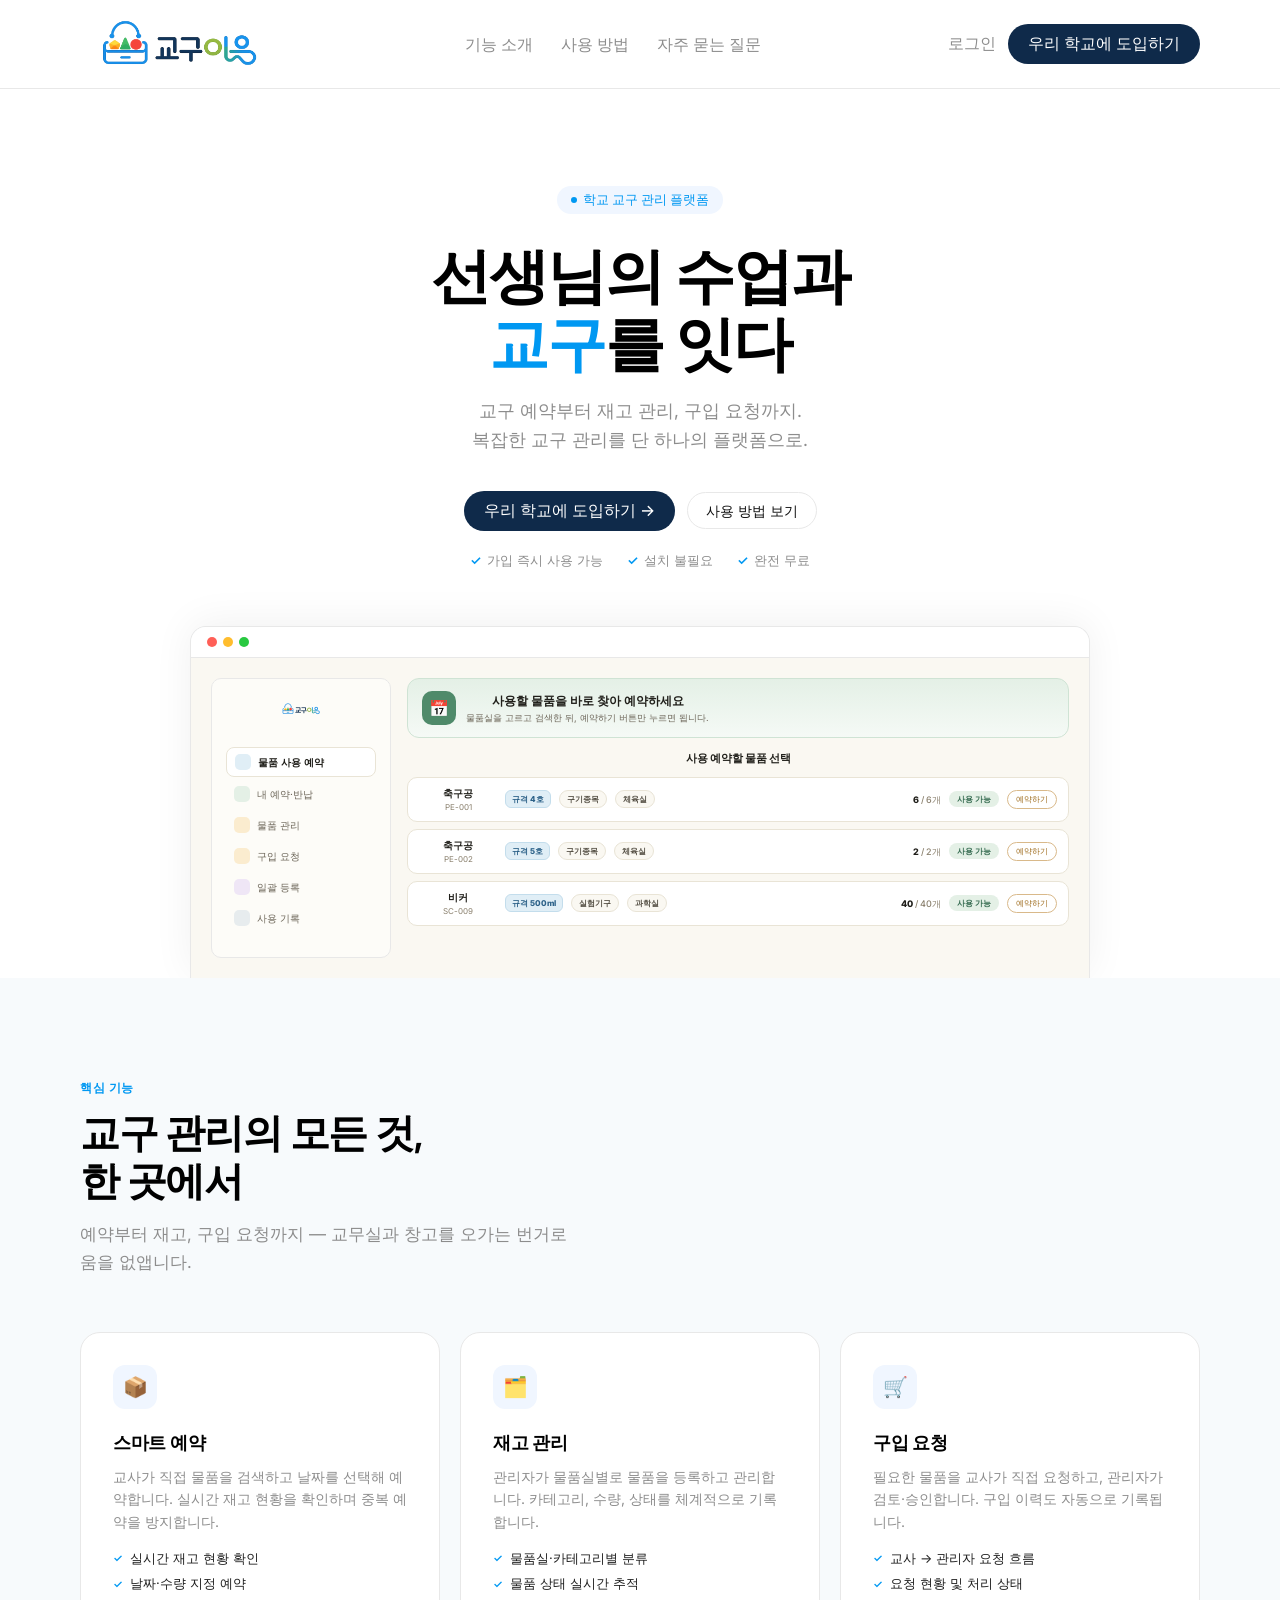
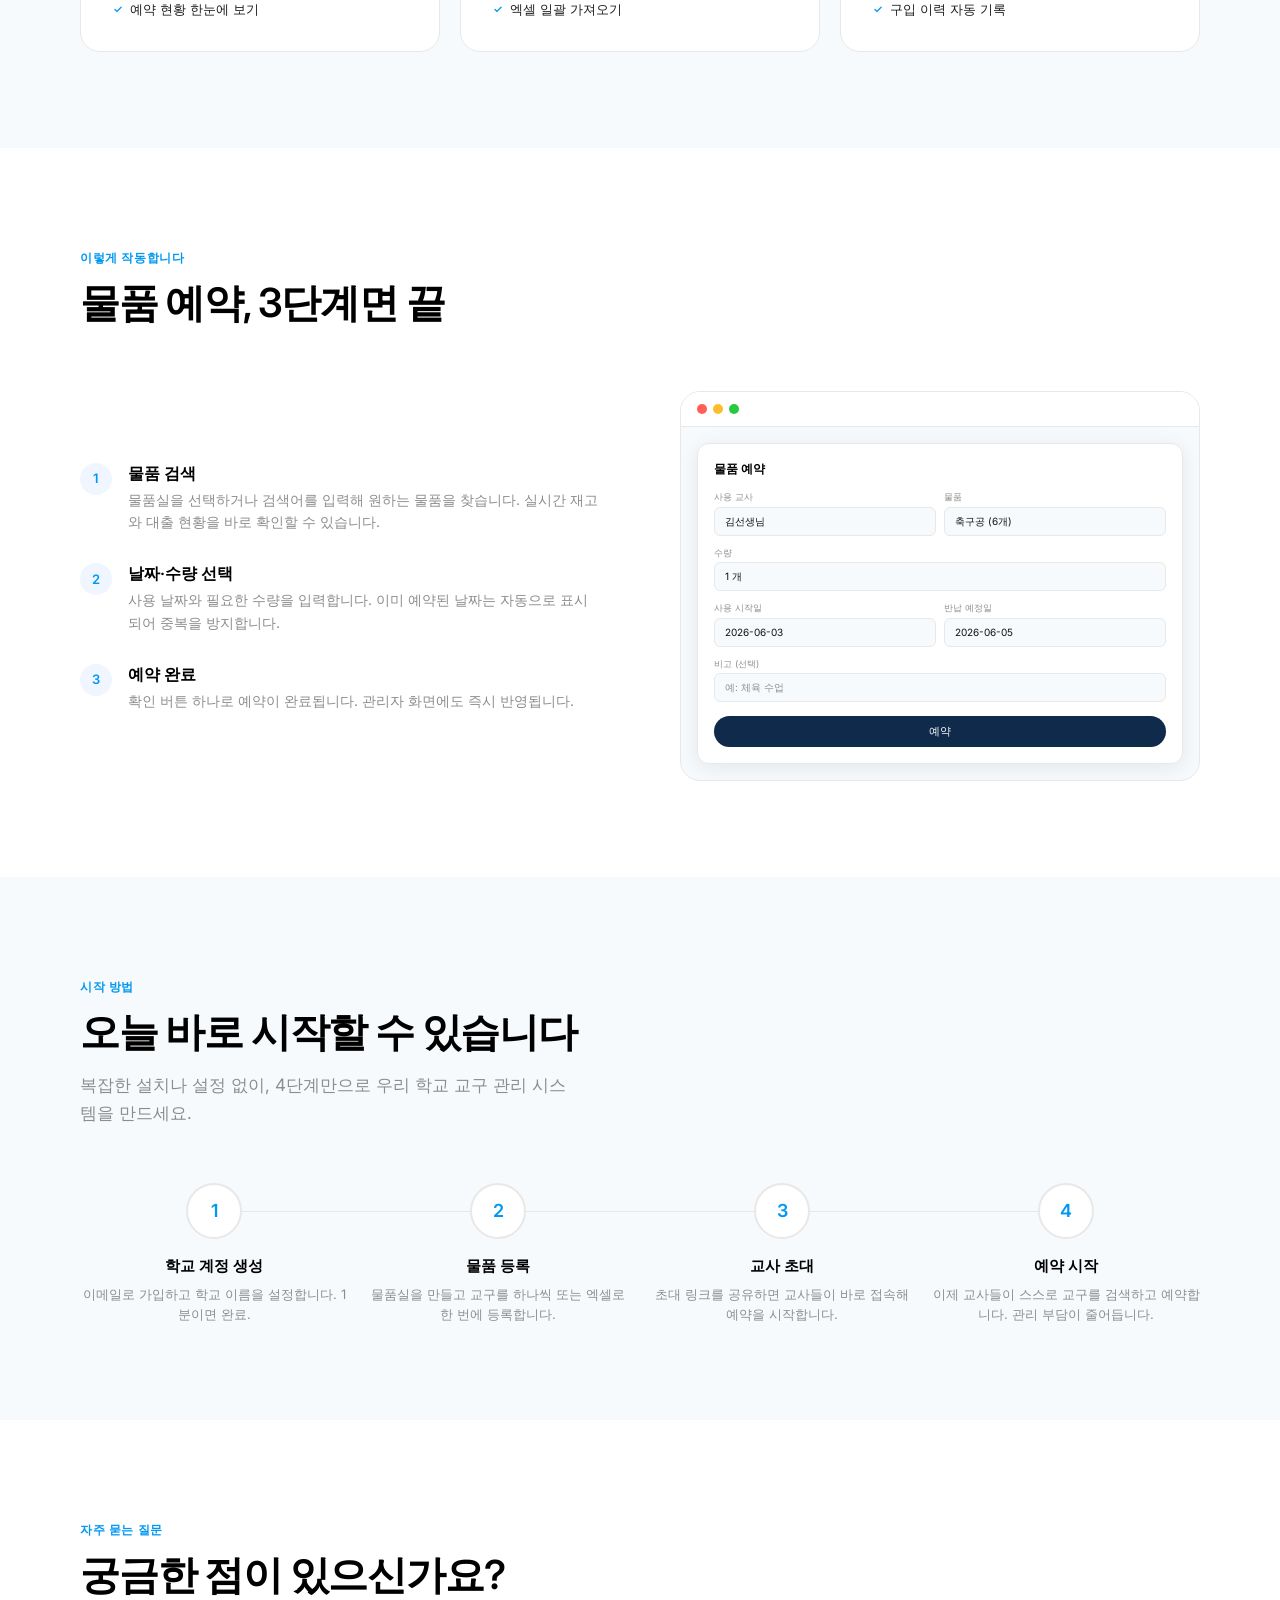
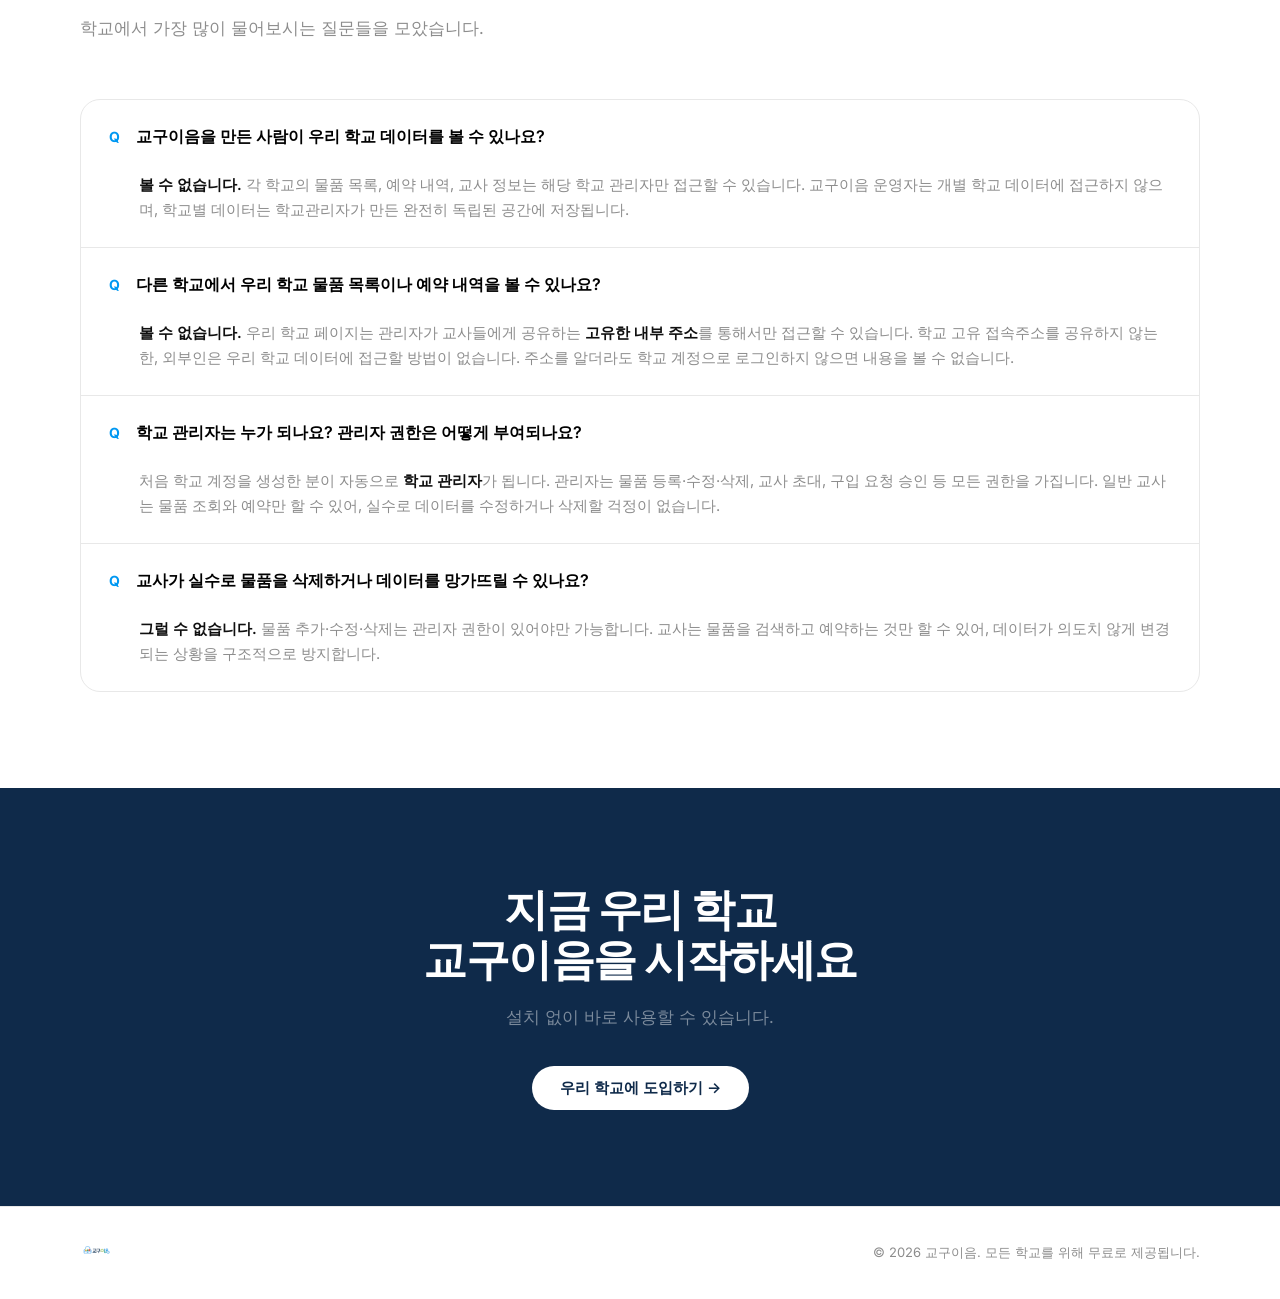
==== commit 59d1fcb7: "design: index.html 랜딩 앱 미리보기도 새 디자인으로 갱신 - 실제 첫 화면(index.html)의 앱 목업이 옛 표 형태였음 → 카드형으로 교체   (landing" ====
--- a/index.html
+++ b/index.html
@@ -4,6 +4,15 @@
   <meta charset="UTF-8" />
   <meta name="viewport" content="width=device-width, initial-scale=1.0" />
   <title>교구이음 · 스마트 교구 관리 플랫폼</title>
+  <script>
+    // 안전장치: 정상적으로는 _redirects(Netlify rewrite)가 /?s=코드 를 주소 변경 없이
+    // app.html 로 서빙하므로 이 스크립트는 실행되지 않는다. rewrite 가 동작하지 않아
+    // 랜딩이 그대로 뜬 경우에만 앱으로 보내 최소한 기능이 끊기지 않게 한다.
+    (function () {
+      var p = new URLSearchParams(location.search);
+      if (p.has("s")) location.replace("app.html?" + p.toString());
+    })();
+  </script>
   <link rel="preconnect" href="https://fonts.googleapis.com">
   <link href="https://fonts.googleapis.com/css2?family=Inter:wght@400;500;600&display=swap" rel="stylesheet">
   <style>
@@ -91,22 +100,30 @@
     .screen-sidebar { background: #fff; border-radius: 10px; border: 1px solid var(--border); padding: 14px; }
     .screen-sidebar-logo { margin-bottom: 16px; }
     .screen-sidebar-logo img { height: 32px; width: auto; }
-    .screen-nav-item { font-size: 10px; color: var(--ash); padding: 6px 8px; border-radius: 6px; margin-bottom: 2px; }
-    .screen-nav-item.active { background: #f0f6ff; color: var(--teal); font-weight: 500; }
-    .screen-main { display: flex; flex-direction: column; gap: 12px; overflow: hidden; }
-    .screen-head { display: flex; align-items: center; justify-content: space-between; }
-    .screen-head h3 { font-size: 13px; font-weight: 600; color: var(--black); }
-    .screen-btn { background: var(--btn-black); color: #fff; border-radius: 100px; padding: 4px 10px; font-size: 9px; border: none; cursor: pointer; font-family: var(--font); }
-    .screen-table { background: #fff; border-radius: 10px; border: 1px solid var(--border); overflow: hidden; flex: 1; }
-    .screen-table-head { display: grid; grid-template-columns: 2fr 1fr 1fr 1fr 80px; background: var(--cream); border-bottom: 1px solid var(--border); padding: 8px 14px; }
-    .screen-table-head span { font-size: 9px; color: var(--ash); font-weight: 500; }
-    .screen-row { display: grid; grid-template-columns: 2fr 1fr 1fr 1fr 80px; padding: 8px 14px; border-bottom: 1px solid #f5f5f5; align-items: center; }
-    .screen-row:last-child { border-bottom: none; }
-    .item-name { font-size: 10px; font-weight: 500; color: var(--black); }
-    .item-meta { font-size: 9px; color: var(--ash); }
-    .badge-ok { background: #e8f8f0; color: #1a9e5c; border-radius: 100px; padding: 2px 8px; font-size: 8px; font-weight: 500; }
-    .badge-warn { background: #fff4e5; color: #e07b00; border-radius: 100px; padding: 2px 8px; font-size: 8px; font-weight: 500; }
-    .row-btn { background: none; border: 1px solid var(--border); border-radius: 100px; padding: 3px 8px; font-size: 8px; color: var(--graphite); cursor: pointer; }
+    /* 실제 앱 톤(크림/세이지)에 맞춘 목업 */
+    .screen-body { background: #faf8f2; }
+    .screen-sidebar { background: #fdfcf8; }
+    .screen-nav-item { font-size: 10px; color: #6b6457; padding: 6px 8px; border-radius: 8px; margin-bottom: 3px; display: flex; align-items: center; gap: 7px; }
+    .screen-nav-item .nav-ic { width: 16px; height: 16px; border-radius: 5px; flex-shrink: 0; }
+    .screen-nav-item.active { background: #fff; border: 1px solid #e9e4d6; color: #201f1a; font-weight: 600; }
+    .ic-sky { background: #e0eef6; } .ic-sage { background: #e4f0e6; } .ic-amber { background: #fbeccf; } .ic-plum { background: #efe6f6; } .ic-slate { background: #e7ecee; }
+    .screen-main { display: flex; flex-direction: column; gap: 10px; overflow: hidden; }
+    .screen-hero { display: flex; align-items: center; gap: 10px; background: linear-gradient(180deg,#e4f0e6,#fff 160%); border: 1px solid #cfe3d4; border-radius: 12px; padding: 12px 14px; }
+    .screen-hero-ic { width: 34px; height: 34px; border-radius: 10px; background: #4f8a6a; flex-shrink: 0; display: flex; align-items: center; justify-content: center; font-size: 16px; }
+    .screen-hero h3 { font-size: 12px; font-weight: 800; color: #201f1a; }
+    .screen-hero p { font-size: 9px; color: #6b6457; margin-top: 1px; }
+    .screen-list-head { font-size: 11px; font-weight: 800; color: #201f1a; margin: 2px 2px 0; }
+    .screen-cards { display: flex; flex-direction: column; gap: 7px; flex: 1; }
+    .screen-card { display: flex; align-items: center; gap: 8px; background: #fff; border: 1px solid #e9e4d6; border-radius: 10px; padding: 8px 11px; }
+    .sc-name { width: 78px; flex-shrink: 0; }
+    .item-name { font-size: 10px; font-weight: 700; color: #201f1a; }
+    .item-meta { font-size: 8px; color: #897f6c; }
+    .chip-spec { font-size: 8px; font-weight: 800; color: #2c6188; background: #e0eef6; border: 1px solid #c3ddec; border-radius: 6px; padding: 2px 6px; flex-shrink: 0; }
+    .chip { font-size: 8px; font-weight: 600; color: #544f44; background: #faf8f2; border: 1px solid #e9e4d6; border-radius: 100px; padding: 2px 7px; flex-shrink: 0; }
+    .sc-avail { font-size: 9px; font-weight: 800; color: #201f1a; margin-left: auto; flex-shrink: 0; }
+    .sc-avail span { font-weight: 500; color: #897f6c; }
+    .badge-ok { background: #e4f0e6; color: #356b50; border-radius: 100px; padding: 2px 8px; font-size: 8px; font-weight: 700; flex-shrink: 0; }
+    .row-btn { background: none; border: 1px solid #d9b98a; border-radius: 100px; padding: 3px 8px; font-size: 8px; color: #9c6817; cursor: pointer; flex-shrink: 0; }
 
     /* ── SECTIONS ── */
     section { padding: 96px 40px; }
@@ -194,8 +211,9 @@
       .nav-logo img { height: 88px; }
       .nav-links { display: none; }
       .nav-actions { gap: 8px; }
-      .nav-login { font-size: 14px; }
-      .btn-primary { font-size: 14px; padding: 8px 14px; }
+      .nav-actions .btn-primary { display: none; }
+      .nav-login { font-size: 15px; }
+      .btn-primary { font-size: 15px; padding: 12px 20px; }
 
       /* HERO */
       .hero { padding: 48px 20px 0; }
@@ -210,12 +228,9 @@
       .hero-screen { border-radius: 12px 12px 0 0; }
       .screen-body { grid-template-columns: 1fr; height: auto; padding: 12px; }
       .screen-sidebar { display: none; }
-      .screen-table-head { grid-template-columns: 2fr 1fr 1fr; }
-      .screen-table-head span:nth-child(4),
-      .screen-table-head span:nth-child(5) { display: none; }
-      .screen-row { grid-template-columns: 2fr 1fr 1fr; }
-      .screen-row > *:nth-child(4),
-      .screen-row > *:nth-child(5) { display: none; }
+      .screen-card { flex-wrap: wrap; gap: 6px; }
+      .sc-name { width: 100%; }
+      .sc-avail { margin-left: 0; }
 
       /* SECTIONS */
       section { padding: 56px 20px; }
@@ -299,41 +314,49 @@
           <div class="screen-sidebar-logo">
             <img src="./asset/logo.png" alt="교구이음">
           </div>
-          <div class="screen-nav-item active">대시보드</div>
-          <div class="screen-nav-item">물품 관리</div>
-          <div class="screen-nav-item">예약 목록</div>
-          <div class="screen-nav-item">구입 요청</div>
-          <div class="screen-nav-item">사용 기록</div>
+          <div class="screen-nav-item active"><span class="nav-ic ic-sky"></span>물품 사용 예약</div>
+          <div class="screen-nav-item"><span class="nav-ic ic-sage"></span>내 예약·반납</div>
+          <div class="screen-nav-item"><span class="nav-ic ic-amber"></span>물품 관리</div>
+          <div class="screen-nav-item"><span class="nav-ic ic-amber"></span>구입 요청</div>
+          <div class="screen-nav-item"><span class="nav-ic ic-plum"></span>일괄 등록</div>
+          <div class="screen-nav-item"><span class="nav-ic ic-slate"></span>사용 기록</div>
         </div>
         <div class="screen-main">
-          <div class="screen-head">
-            <h3>사용 예약할 물품 선택</h3>
-            <button class="screen-btn">+ 새 예약</button>
-          </div>
-          <div class="screen-table">
-            <div class="screen-table-head">
-              <span>물품명</span><span>물품실</span><span>사용 가능</span><span>상태</span><span>예약</span>
-            </div>
-            <div class="screen-row">
-              <div><div class="item-name">미술 가위 세트</div><div class="item-meta">소모품 · 미술실</div></div>
-              <div class="item-meta">미술실</div>
-              <div class="item-meta">12 / 15 개</div>
-              <div><span class="badge-ok">사용 가능</span></div>
-              <div><button class="row-btn">예약하기</button></div>
-            </div>
-            <div class="screen-row">
-              <div><div class="item-name">무선 마우스</div><div class="item-meta">전자기기 · 컴퓨터실</div></div>
-              <div class="item-meta">컴퓨터실</div>
-              <div class="item-meta">3 / 20 개</div>
-              <div><span class="badge-warn">일부 대출중</span></div>
-              <div><button class="row-btn">예약하기</button></div>
-            </div>
-            <div class="screen-row">
-              <div><div class="item-name">블루투스 스피커</div><div class="item-meta">음향기기 · 강당</div></div>
-              <div class="item-meta">강당</div>
-              <div class="item-meta">2 / 2 개</div>
-              <div><span class="badge-ok">사용 가능</span></div>
-              <div><button class="row-btn">예약하기</button></div>
+          <div class="screen-hero">
+            <div class="screen-hero-ic">📅</div>
+            <div>
+              <h3>사용할 물품을 바로 찾아 예약하세요</h3>
+              <p>물품실을 고르고 검색한 뒤, 예약하기 버튼만 누르면 됩니다.</p>
+            </div>
+          </div>
+          <div class="screen-list-head">사용 예약할 물품 선택</div>
+          <div class="screen-cards">
+            <div class="screen-card">
+              <div class="sc-name"><div class="item-name">축구공</div><div class="item-meta">PE-001</div></div>
+              <span class="chip-spec">규격 4호</span>
+              <span class="chip">구기종목</span>
+              <span class="chip">체육실</span>
+              <div class="sc-avail">6<span> / 6개</span></div>
+              <span class="badge-ok">사용 가능</span>
+              <button class="row-btn">예약하기</button>
+            </div>
+            <div class="screen-card">
+              <div class="sc-name"><div class="item-name">축구공</div><div class="item-meta">PE-002</div></div>
+              <span class="chip-spec">규격 5호</span>
+              <span class="chip">구기종목</span>
+              <span class="chip">체육실</span>
+              <div class="sc-avail">2<span> / 2개</span></div>
+              <span class="badge-ok">사용 가능</span>
+              <button class="row-btn">예약하기</button>
+            </div>
+            <div class="screen-card">
+              <div class="sc-name"><div class="item-name">비커</div><div class="item-meta">SC-009</div></div>
+              <span class="chip-spec">규격 500ml</span>
+              <span class="chip">실험기구</span>
+              <span class="chip">과학실</span>
+              <div class="sc-avail">40<span> / 40개</span></div>
+              <span class="badge-ok">사용 가능</span>
+              <button class="row-btn">예약하기</button>
             </div>
           </div>
         </div>
@@ -420,26 +443,36 @@
         </div>
         <div class="how-visual-body">
           <div class="modal-preview">
-            <div class="modal-title">📦 블루투스 스피커 예약</div>
-            <div class="field">
-              <div class="field-label">사용 날짜</div>
-              <div class="field-input">2026년 6월 3일 (화)</div>
-            </div>
+            <div class="modal-title">물품 예약</div>
             <div class="field-row">
-              <div class="field">
-                <div class="field-label">수량</div>
-                <div class="field-input">1 개</div>
-              </div>
               <div class="field">
                 <div class="field-label">사용 교사</div>
                 <div class="field-input">김선생님</div>
               </div>
+              <div class="field">
+                <div class="field-label">물품</div>
+                <div class="field-input">축구공 (6개)</div>
+              </div>
             </div>
             <div class="field">
-              <div class="field-label">사용 목적 (선택)</div>
-              <div class="field-input" style="color:#8d8d8d;">예: 음악 수업</div>
-            </div>
-            <button class="modal-btn">예약 확정하기</button>
+              <div class="field-label">수량</div>
+              <div class="field-input">1 개</div>
+            </div>
+            <div class="field-row">
+              <div class="field">
+                <div class="field-label">사용 시작일</div>
+                <div class="field-input">2026-06-03</div>
+              </div>
+              <div class="field">
+                <div class="field-label">반납 예정일</div>
+                <div class="field-input">2026-06-05</div>
+              </div>
+            </div>
+            <div class="field">
+              <div class="field-label">비고 (선택)</div>
+              <div class="field-input" style="color:#8d8d8d;">예: 체육 수업</div>
+            </div>
+            <button class="modal-btn">예약</button>
           </div>
         </div>
       </div>
